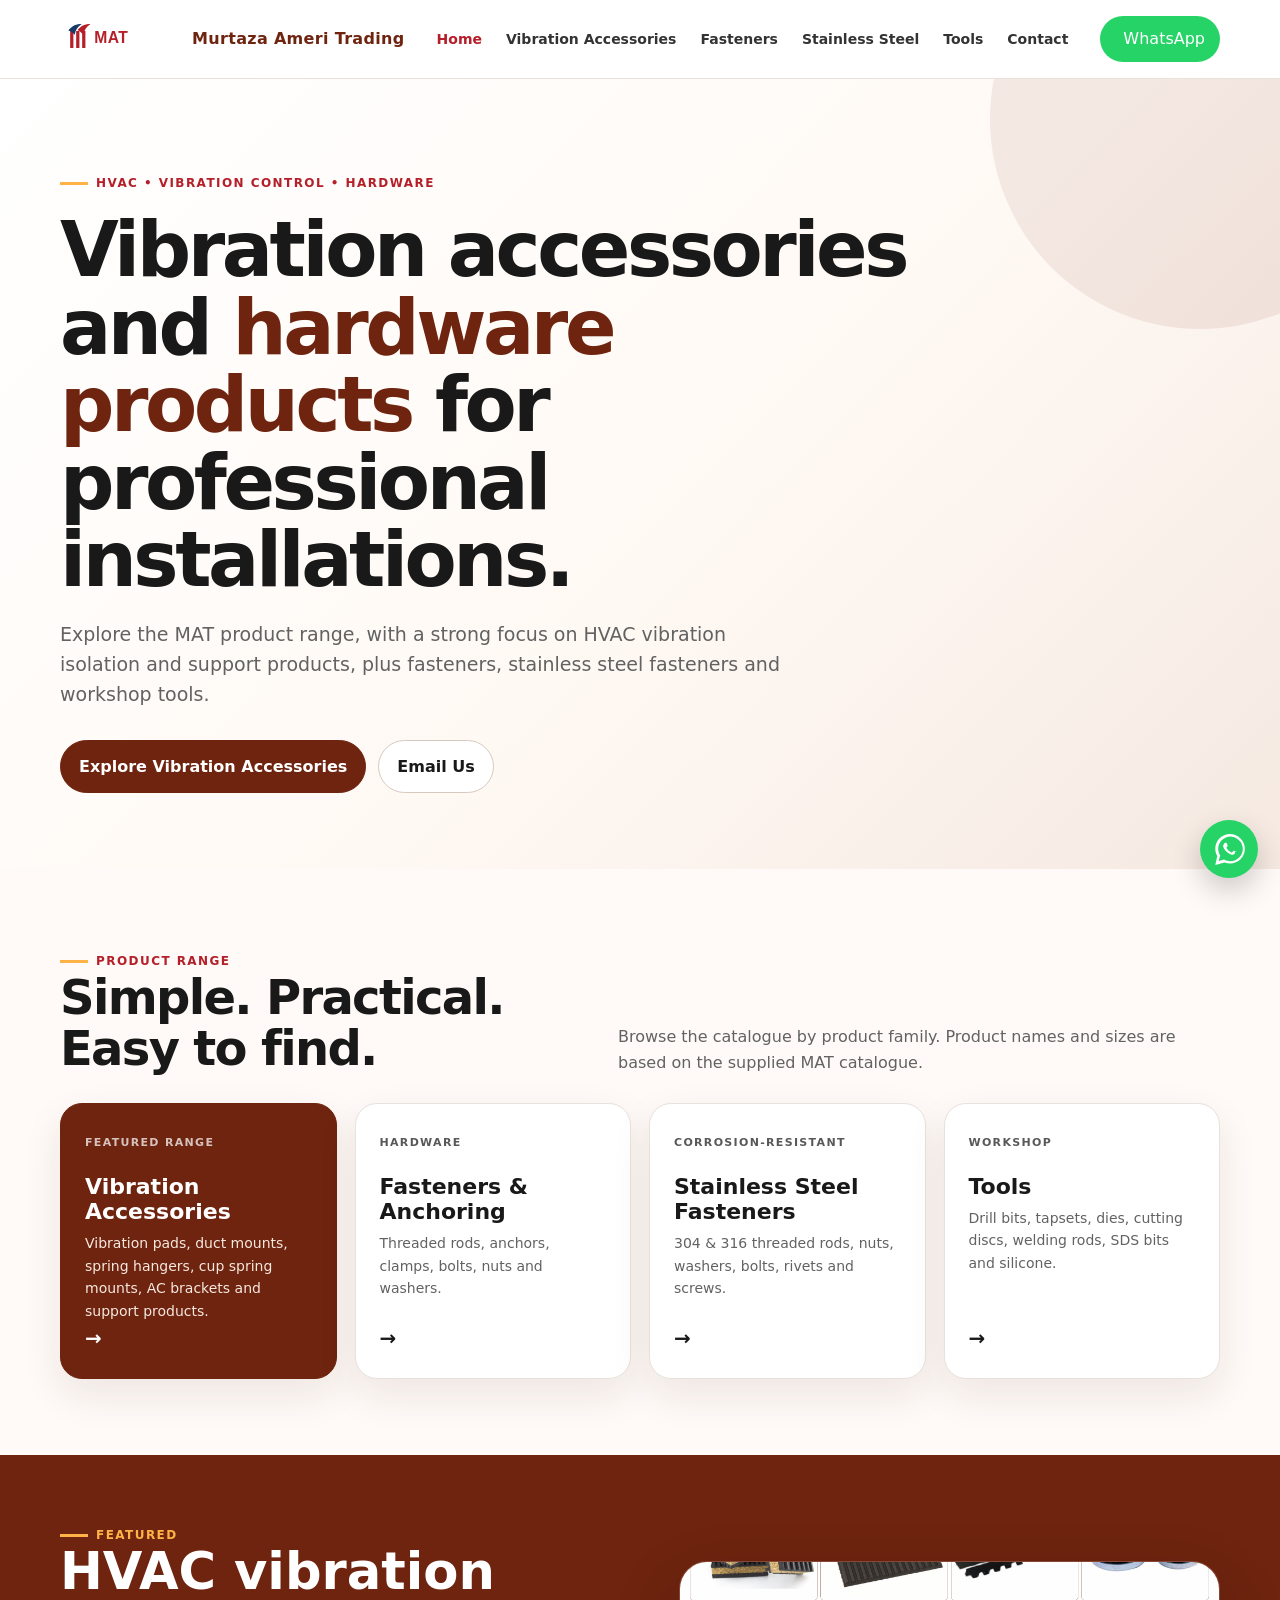
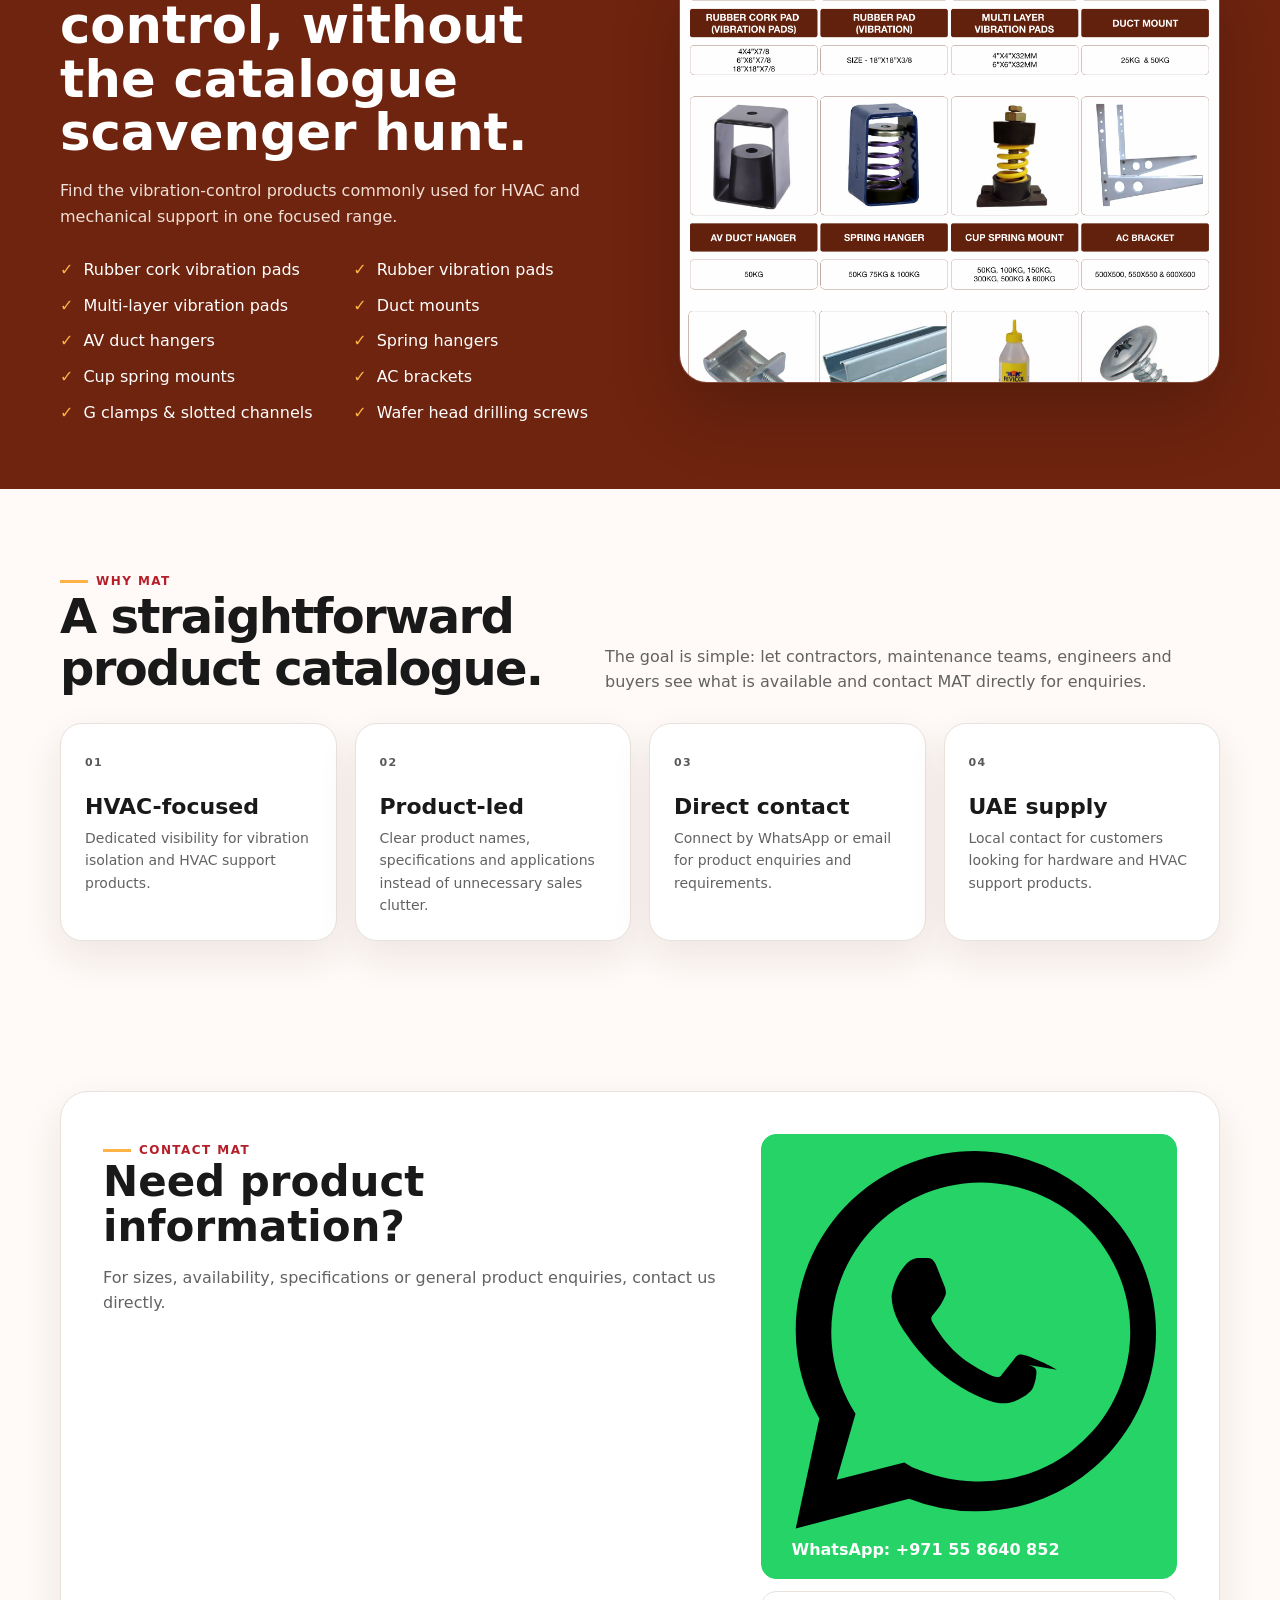
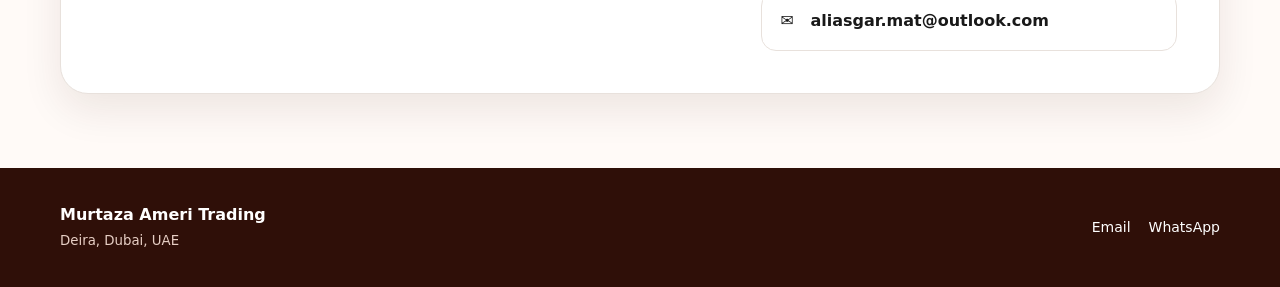
==== index.html @ 94e5bbef "Add files via upload" ====
<!doctype html>
<html lang="en">

<head>
  <meta charset="utf-8">
  <meta name="viewport" content="width=device-width, initial-scale=1">

  <title>Murtaza Ameri Trading | HVAC & Hardware Products UAE</title>

  <meta name="description" content="MAT supplies HVAC vibration accessories, vibration pads, spring hangers, duct mounts, fasteners, stainless steel fasteners and tools. Connect by WhatsApp or email for product enquiries.">

  <script type="application/ld+json">
    {
      "@context": "https://schema.org",
      "@type": "WebSite",
      "name": "Murtaza Ameri Trading",
      "alternateName": "MAT",
      "url": "https://www.murtazaameritrading.com/"
    }
  </script>

  <meta property="og:site_name" content="Murtaza Ameri Trading">
  <meta name="robots" content="index,follow">
  <link rel="canonical" href="https://www.murtazaameritrading.com/">
  <link rel="icon" href="assets/logo.svg" type="image/svg+xml">
  <link rel="stylesheet" href="assets/style.css">

  <meta property="og:title" content="HVAC Vibration Accessories & Hardware Supplier UAE | MAT">
  <meta property="og:description" content="MAT supplies HVAC vibration accessories, vibration pads, spring hangers, duct mounts, fasteners, stainless steel fasteners and tools. Connect by WhatsApp or email for product enquiries.">
  <meta property="og:type" content="website">
  <meta property="og:url" content="https://www.murtazaameritrading.com/">

  <link rel="icon" type="image/png" sizes="48x48" href="/favicon-48x48.png">
  <link rel="icon" type="image/png" sizes="96x96" href="/favicon-96x96.png">
</head>

<body>

  <header class="header">
    <div class="container nav" id="nav">

      <a class="brand" href="index.html">
        <img src="assets/logo.svg" alt="MAT Murtaza Ameri Trading">
        <span>Murtaza Ameri Trading</span>
      </a>

      <button class="hamb" aria-label="Open navigation" onclick="document.getElementById('nav').classList.toggle('open')">☰</button>

      <nav class="menu" aria-label="Primary navigation">
        <a class="active" href="index.html">Home</a>
        <a class="" href="vibration-accessories.html">Vibration Accessories</a>
        <a class="" href="fasteners.html">Fasteners</a>
        <a class="" href="stainless-steel-fasteners.html">Stainless Steel</a>
        <a class="" href="tools.html">Tools</a>
        <a href="index.html#contact">Contact</a>
      </nav>

      <a class="nav-wa" href="https://wa.me/971558640852?text=Hello%20MAT%2C%20I%27m%20interested%20in%20your%20products." target="_blank" rel="noopener">
        <svg viewBox="0 0 24 24" aria-hidden="true">
          <path d="M20.5 3.5A11.4 11.4 0 0 0 12.4 0C6.1 0 1 5.1 1 11.4c0 2 .5 3.9 1.5 5.6L1 24l7.2-1.9a11.4 11.4 0 0 0 4.2.8h.1c6.3 0 11.4-5.1 11.4-11.4 0-3-1.2-5.9-3.4-8ZM12.4 21c-1.4 0-2.8-.4-4-.9l-.5-.3-4.3 1.1 1.2-4.2-.3-.5a9.5 9.5 0 1 1 7.9 4.8Zm5.2-7.1c-.3-.2-1.8-.9-2-.9-.3-.1-.5-.1-.7.2l-.8 1c-.1.2-.3.2-.6.1-1.6-.8-2.7-1.5-3.8-3.4-.3-.5.3-.5.8-1.7.1-.2 0-.4 0-.5l-.6-1.5c-.2-.4-.4-.4-.6-.4h-.5c-.2 0-.5.1-.7.3-.8.8-1 1.9-1 2.2 0 .3.1 1.2.9 2.3 1 1.5 2.3 2.8 4 3.7 1.4.7 1.9.8 2.6.7.4-.1 1.3-.5 1.5-1 .2-.5.2-.9.2-1 0-.2-.2-.3-.5-.4Z"/>
        </svg>
        <span>WhatsApp</span>
      </a>

    </div>
  </header>

  <main>

    <section class="hero">
      <div class="container">

        <span class="eyebrow">HVAC • Vibration Control • Hardware</span>

        <h1>
          Vibration accessories and
          <span>hardware products</span>
          for professional installations.
        </h1>

        <p>
          Explore the MAT product range, with a strong focus on HVAC vibration isolation and support products, plus fasteners, stainless steel fasteners and workshop tools.
        </p>

        <div class="hero-actions">
          <a class="pill primary" href="vibration-accessories.html">Explore Vibration Accessories</a>
          <a class="pill" href="mailto:aliasgar.mat@outlook.com">Email Us</a>
        </div>

      </div>
    </section>


    <section class="section">
      <div class="container">

        <div class="section-head">
          <div>
            <span class="eyebrow">Product Range</span>
            <h2>Simple. Practical. Easy to find.</h2>
          </div>

          <p>
            Browse the catalogue by product family. Product names and sizes are based on the supplied MAT catalogue.
          </p>
        </div>


        <div class="category-grid">

          <a class="cat featured" href="vibration-accessories.html">
            <div>
              <span class="tag">Featured range</span>
              <h3>Vibration Accessories</h3>
              <p>
                Vibration pads, duct mounts, spring hangers, cup spring mounts, AC brackets and support products.
              </p>
            </div>
            <span class="arrow">→</span>
          </a>


          <a class="cat" href="fasteners.html">
            <div>
              <span class="tag">Hardware</span>
              <h3>Fasteners & Anchoring</h3>
              <p>
                Threaded rods, anchors, clamps, bolts, nuts and washers.
              </p>
            </div>
            <span class="arrow">→</span>
          </a>


          <a class="cat" href="stainless-steel-fasteners.html">
            <div>
              <span class="tag">Corrosion-resistant</span>
              <h3>Stainless Steel Fasteners</h3>
              <p>
                304 & 316 threaded rods, nuts, washers, bolts, rivets and screws.
              </p>
            </div>
            <span class="arrow">→</span>
          </a>


          <a class="cat" href="tools.html">
            <div>
              <span class="tag">Workshop</span>
              <h3>Tools</h3>
              <p>
                Drill bits, tapsets, dies, cutting discs, welding rods, SDS bits and silicone.
              </p>
            </div>
            <span class="arrow">→</span>
          </a>

        </div>

      </div>
    </section>


    <section class="feature">
      <div class="container feature-grid">

        <div>
          <span class="eyebrow" style="color:#ffb347">Featured</span>

          <h2>
            HVAC vibration control, without the catalogue scavenger hunt.
          </h2>

          <p>
            Find the vibration-control products commonly used for HVAC and mechanical support in one focused range.
          </p>

          <ul class="feature-list">
            <li>Rubber cork vibration pads</li>
            <li>Rubber vibration pads</li>
            <li>Multi-layer vibration pads</li>
            <li>Duct mounts</li>
            <li>AV duct hangers</li>
            <li>Spring hangers</li>
            <li>Cup spring mounts</li>
            <li>AC brackets</li>
            <li>G clamps & slotted channels</li>
            <li>Wafer head drilling screws</li>
          </ul>
        </div>

        <div class="visual">
          <img src="assets/catalogue-page-6.png" alt="HVAC vibration accessories catalogue range including vibration pads, spring hangers and duct mounts">
        </div>

      </div>
    </section>


    <section class="section">
      <div class="container">

        <div class="section-head">
          <div>
            <span class="eyebrow">Why MAT</span>
            <h2>A straightforward product catalogue.</h2>
          </div>

          <p>
            The goal is simple: let contractors, maintenance teams, engineers and buyers see what is available and contact MAT directly for enquiries.
          </p>
        </div>


        <div class="category-grid">

          <div class="cat">
            <div>
              <span class="tag">01</span>
              <h3>HVAC-focused</h3>
              <p>
                Dedicated visibility for vibration isolation and HVAC support products.
              </p>
            </div>
          </div>


          <div class="cat">
            <div>
              <span class="tag">02</span>
              <h3>Product-led</h3>
              <p>
                Clear product names, specifications and applications instead of unnecessary sales clutter.
              </p>
            </div>
          </div>


          <div class="cat">
            <div>
              <span class="tag">03</span>
              <h3>Direct contact</h3>
              <p>
                Connect by WhatsApp or email for product enquiries and requirements.
              </p>
            </div>
          </div>


          <div class="cat">
            <div>
              <span class="tag">04</span>
              <h3>UAE supply</h3>
              <p>
                Local contact for customers looking for hardware and HVAC support products.
              </p>
            </div>
          </div>

        </div>

      </div>
    </section>


    <section class="contact" id="contact">
      <div class="container">

        <div class="contact-box">

          <div>
            <span class="eyebrow">Contact MAT</span>
            <h2>Need product information?</h2>
            <p>
              For sizes, availability, specifications or general product enquiries, contact us directly.
            </p>
          </div>


          <div class="contact-links">

            <a class="contact-link wa" href="https://wa.me/971558640852?text=Hello%20MAT%2C%20I%27m%20interested%20in%20your%20products." target="_blank" rel="noopener">
              <svg viewBox="0 0 24 24" aria-hidden="true">
                <path d="M20.5 3.5A11.4 11.4 0 0 0 12.4 0C6.1 0 1 5.1 1 11.4c0 2 .5 3.9 1.5 5.6L1 24l7.2-1.9a11.4 11.4 0 0 0 4.2.8h.1c6.3 0 11.4-5.1 11.4-11.4 0-3-1.2-5.9-3.4-8ZM12.4 21c-1.4 0-2.8-.4-4-.9l-.5-.3-4.3 1.1 1.2-4.2-.3-.5a9.5 9.5 0 1 1 7.9 4.8Zm5.2-7.1c-.3-.2-1.8-.9-2-.9-.3-.1-.5-.1-.7.2l-.8 1c-.1.2-.3.2-.6.1-1.6-.8-2.7-1.5-3.8-3.4-.3-.5.3-.5.8-1.7.1-.2 0-.4 0-.5l-.6-1.5c-.2-.4-.4-.4-.6-.4h-.5c-.2 0-.5.1-.7.3-.8.8-1 1.9-1 2.2 0 .3.1 1.2.9 2.3 1 1.5 2.3 2.8 4 3.7 1.4.7 1.9.8 2.6.7.4-.1 1.3-.5 1.5-1 .2-.5.2-.9.2-1 0-.2-.2-.3-.5-.4Z"/>
              </svg>
              &nbsp; WhatsApp: +971 55 8640 852
            </a>

            <a class="contact-link" href="mailto:aliasgar.mat@outlook.com">
              ✉ &nbsp; aliasgar.mat@outlook.com
            </a>

          </div>

        </div>

      </div>
    </section>

  </main>


  <footer class="footer">
    <div class="container footer-row">

      <div>
        <strong>Murtaza Ameri Trading</strong><br>
        <small>Deira, Dubai, UAE</small>
      </div>

      <div class="footer-links">
        <a href="mailto:aliasgar.mat@outlook.com">Email</a>
        <a href="https://wa.me/971558640852?text=Hello%20MAT%2C%20I%27m%20interested%20in%20your%20products." target="_blank" rel="noopener">WhatsApp</a>
      </div>

    </div>
  </footer>


  <a class="float-wa" href="https://wa.me/971558640852?text=Hello%20MAT%2C%20I%27m%20interested%20in%20your%20products." target="_blank" rel="noopener" aria-label="Chat with MAT on WhatsApp">
    <svg viewBox="0 0 24 24" aria-hidden="true">
      <path d="M20.5 3.5A11.4 11.4 0 0 0 12.4 0C6.1 0 1 5.1 1 11.4c0 2 .5 3.9 1.5 5.6L1 24l7.2-1.9a11.4 11.4 0 0 0 4.2.8h.1c6.3 0 11.4-5.1 11.4-11.4 0-3-1.2-5.9-3.4-8ZM12.4 21c-1.4 0-2.8-.4-4-.9l-.5-.3-4.3 1.1 1.2-4.2-.3-.5a9.5 9.5 0 1 1 7.9 4.8Zm5.2-7.1c-.3-.2-1.8-.9-2-.9-.3-.1-.5-.1-.7.2l-.8 1c-.1.2-.3.2-.6.1-1.6-.8-2.7-1.5-3.8-3.4-.3-.5.3-.5.8-1.7.1-.2 0-.4 0-.5l-.6-1.5c-.2-.4-.4-.4-.6-.4h-.5c-.2 0-.5.1-.7.3-.8.8-1 1.9-1 2.2 0 .3.1 1.2.9 2.3 1 1.5 2.3 2.8 4 3.7 1.4.7 1.9.8 2.6.7.4-.1 1.3-.5 1.5-1 .2-.5.2-.9.2-1 0-.2-.2-.3-.5-.4Z"/>
    </svg>
  </a>


  <script type="application/ld+json">
    {"@context": "https://schema.org", "@type": "Organization", "name": "Murtaza Ameri Trading", "telephone": "+971 55 8640 852", "email": "aliasgar.mat@outlook.com", "url": "https://www.murtazaameritrading.com/"}
  </script>

</body>
</html>
---- assets/style.css ----
:root{--brown:#6e240f;--brown2:#4d190d;--gold:#ffb347;--red:#b51f2a;--navy:#183a67;--ink:#191919;--muted:#626262;--line:#e8e1dc;--bg:#fffaf7;--white:#fff;--shadow:0 16px 40px rgba(58,24,14,.09)}
*{box-sizing:border-box}html{scroll-behavior:smooth}body{margin:0;font-family:Inter,ui-sans-serif,system-ui,-apple-system,BlinkMacSystemFont,"Segoe UI",sans-serif;color:var(--ink);background:var(--bg);line-height:1.6}a{color:inherit;text-decoration:none}img{max-width:100%;display:block}.container{width:min(1160px,92%);margin:auto}
.header{position:sticky;top:0;z-index:50;background:rgba(255,255,255,.96);backdrop-filter:blur(14px);border-bottom:1px solid var(--line)}.nav{height:78px;display:flex;align-items:center;justify-content:space-between;gap:24px}.brand{display:flex;align-items:center;gap:12px}.brand img{width:120px;height:auto}.brand span{font-weight:800;letter-spacing:.02em;color:var(--brown)}.menu{display:flex;gap:24px;align-items:center;font-size:14px;font-weight:700}.menu a{color:#333}.menu a:hover,.menu a.active{color:var(--red)}.nav-wa{display:inline-flex;align-items:center;gap:8px;background:#25D366;color:#fff;padding:10px 15px;border-radius:999px}.hamb{display:none;background:none;border:0;font-size:26px}
.hero{position:relative;overflow:hidden;padding:88px 0 76px;background:linear-gradient(135deg,#fff 0%,#fff9f4 55%,#f5e9e1 100%)}.hero:after{content:"";position:absolute;width:420px;height:420px;right:-130px;top:-170px;border-radius:50%;background:rgba(110,36,15,.08)}.eyebrow{display:inline-flex;align-items:center;gap:8px;color:var(--red);font-weight:900;text-transform:uppercase;letter-spacing:.12em;font-size:12px}.eyebrow:before{content:"";width:28px;height:3px;background:var(--gold)}h1{font-size:clamp(42px,6vw,76px);line-height:1.02;letter-spacing:-.045em;margin:18px 0 20px;max-width:850px}h1 span{color:var(--brown)}.hero p{font-size:19px;color:var(--muted);max-width:720px;margin:0}.hero-actions{display:flex;gap:12px;margin-top:30px;flex-wrap:wrap}.pill{padding:13px 18px;border-radius:999px;border:1px solid #d8c9c0;font-weight:800;background:#fff}.pill.primary{background:var(--brown);color:#fff;border-color:var(--brown)}
.section{padding:76px 0}.section-head{display:flex;justify-content:space-between;align-items:end;gap:20px;margin-bottom:28px}.section-head h2{margin:0;font-size:clamp(30px,4vw,48px);line-height:1.08;letter-spacing:-.035em}.section-head p{margin:0;color:var(--muted);max-width:620px}.category-grid{display:grid;grid-template-columns:repeat(4,1fr);gap:18px}.cat{padding:24px;border-radius:22px;background:#fff;border:1px solid var(--line);box-shadow:var(--shadow);min-height:210px;display:flex;flex-direction:column;justify-content:space-between}.cat.featured{background:var(--brown);color:#fff;border-color:var(--brown)}.cat .tag{font-size:11px;text-transform:uppercase;letter-spacing:.12em;font-weight:900;opacity:.72}.cat h3{font-size:22px;margin:20px 0 8px;line-height:1.15}.cat p{font-size:14px;color:var(--muted);margin:0}.cat.featured p{color:#f7e8df}.arrow{font-size:20px;font-weight:900}
.feature{background:var(--brown);color:#fff;padding:64px 0}.feature-grid{display:grid;grid-template-columns:1.05fr 1fr;gap:50px;align-items:center}.feature h2{font-size:clamp(34px,4vw,56px);line-height:1.05;margin:0 0 18px}.feature p{color:#f2dfd6}.feature-list{display:grid;grid-template-columns:1fr 1fr;gap:10px 18px;margin:28px 0 0;padding:0;list-style:none}.feature-list li:before{content:"✓";color:var(--gold);font-weight:900;margin-right:10px}.visual{border-radius:28px;overflow:hidden;border:1px solid rgba(255,255,255,.16);box-shadow:0 30px 70px rgba(0,0,0,.2)}.visual img{width:100%;height:420px;object-fit:cover}
.product-grid{display:grid;grid-template-columns:repeat(3,1fr);gap:18px}.product{background:#fff;border:1px solid var(--line);border-radius:18px;overflow:hidden;transition:.2s ease;box-shadow:0 10px 25px rgba(58,24,14,.04)}.product:hover{transform:translateY(-4px);box-shadow:var(--shadow)}.product-img{aspect-ratio:1.35;background:#fff;display:flex;align-items:center;justify-content:center;padding:10px}.product-img img{width:100%;height:100%;object-fit:contain}.product-body{padding:18px}.product h3{margin:0 0 8px;font-size:18px;line-height:1.2}.size{font-size:13px;color:var(--red);font-weight:800}.desc{font-size:13px;color:var(--muted);margin:9px 0 0}.product-link{display:inline-flex;margin-top:14px;font-size:13px;font-weight:900;color:var(--brown)}
.page-hero{padding:72px 0 45px;background:linear-gradient(135deg,#fff,#f6eae3)}.page-hero h1{font-size:clamp(38px,5vw,64px);max-width:800px}.page-hero p{max-width:760px;color:var(--muted);font-size:17px}.crumb{font-size:12px;color:var(--muted);font-weight:800;text-transform:uppercase;letter-spacing:.08em;margin-bottom:14px}.filter-note{margin:0 0 24px;color:var(--muted);font-size:14px}
.contact{padding:74px 0}.contact-box{background:#fff;border:1px solid var(--line);border-radius:28px;padding:42px;display:grid;grid-template-columns:1.2fr .8fr;gap:35px;box-shadow:var(--shadow)}.contact-box h2{font-size:42px;line-height:1.05;margin:0 0 12px}.contact-box p{color:var(--muted)}.contact-links{display:grid;gap:12px}.contact-link{padding:16px 18px;border:1px solid var(--line);border-radius:15px;font-weight:800}.contact-link.wa{background:#25D366;color:#fff;border-color:#25D366}
.footer{background:#2f0f08;color:#fff;padding:34px 0}.footer-row{display:flex;justify-content:space-between;gap:20px;align-items:center}.footer small{color:#e7cfc5}.footer-links{display:flex;gap:18px;font-size:14px}.float-wa{position:fixed;right:22px;bottom:22px;z-index:100;width:58px;height:58px;border-radius:50%;background:#25D366;color:#fff;display:grid;place-items:center;box-shadow:0 12px 30px rgba(0,0,0,.2)}.float-wa svg{width:31px;height:31px;fill:currentColor}
@media(max-width:900px){.category-grid{grid-template-columns:repeat(2,1fr)}.product-grid{grid-template-columns:repeat(2,1fr)}.feature-grid,.contact-box{grid-template-columns:1fr}.menu{display:none}.hamb{display:block}.nav.open .menu{display:flex;position:absolute;top:78px;left:0;right:0;background:#fff;padding:18px 4%;border-bottom:1px solid var(--line);flex-direction:column;align-items:flex-start}.nav-wa{display:none}.brand span{display:none}}
@media(max-width:560px){.hero{padding:64px 0}.section{padding:56px 0}.category-grid,.product-grid{grid-template-columns:1fr}.feature-list{grid-template-columns:1fr}.footer-row{flex-direction:column;align-items:flex-start}.contact-box{padding:26px}.contact-box h2{font-size:34px}.brand img{width:105px}.float-wa{right:16px;bottom:16px}}
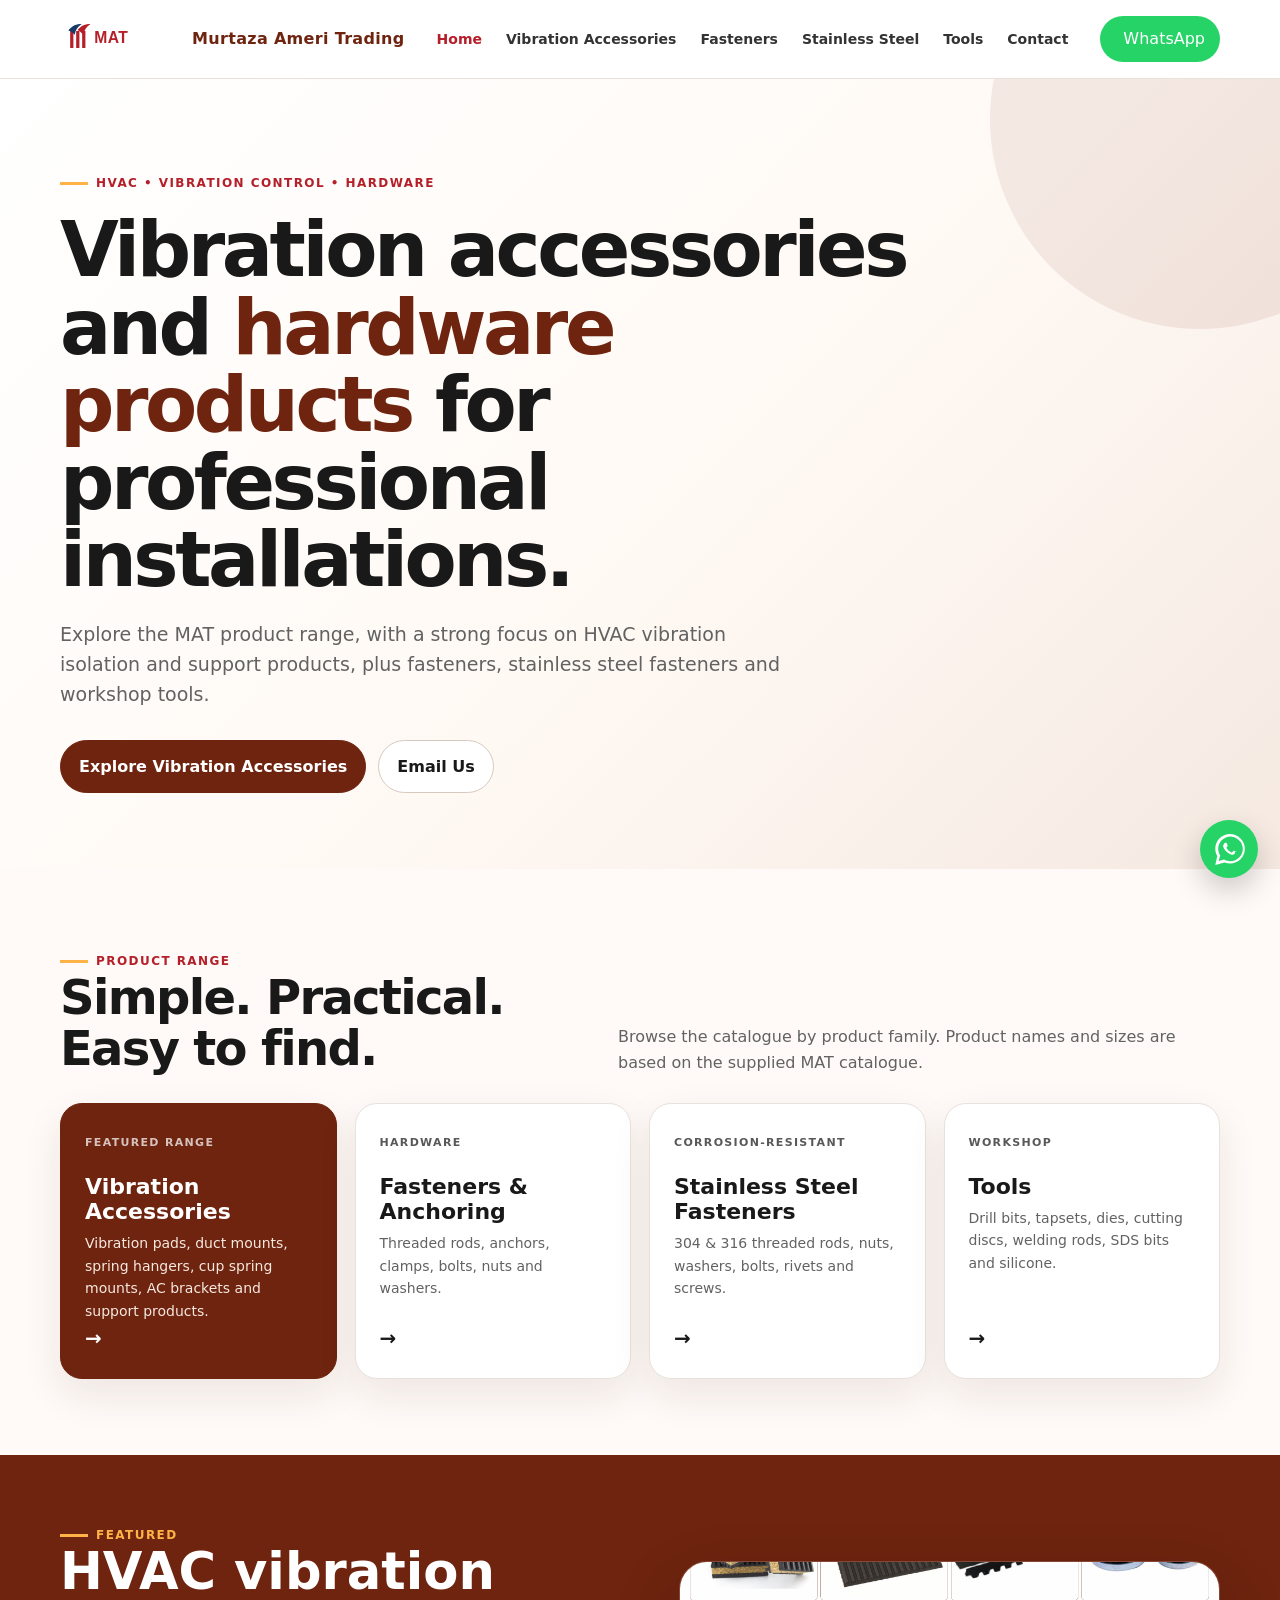
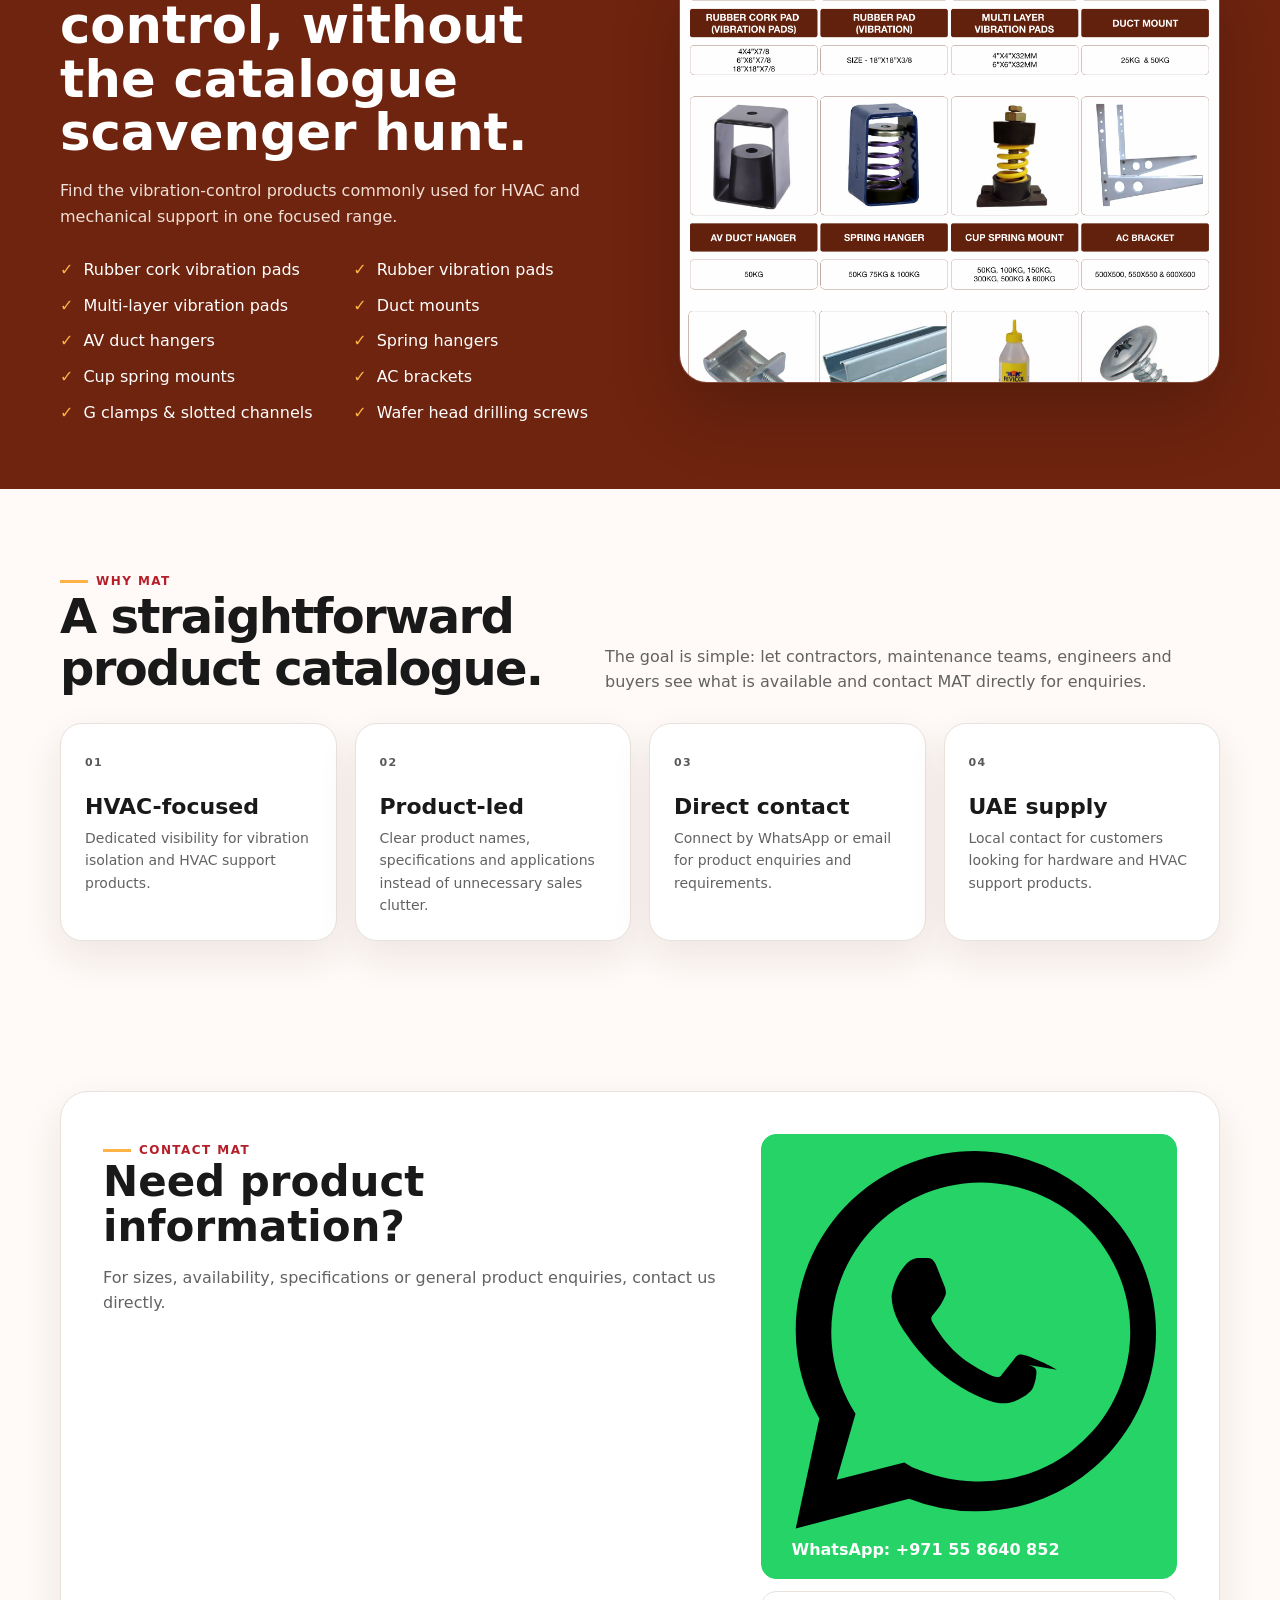
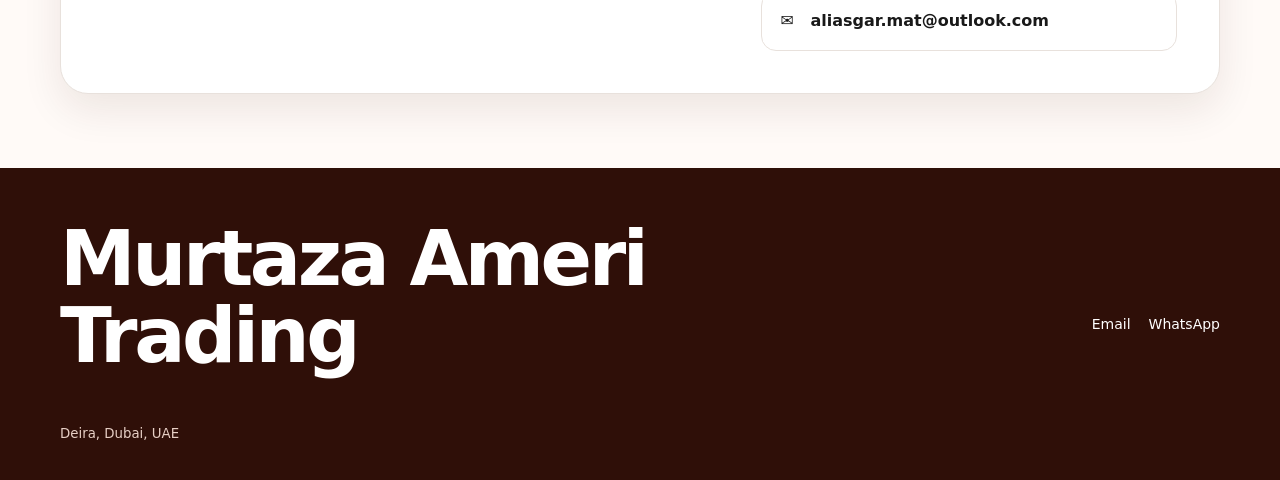
==== commit 5af4de5e: "Add files via upload" ====
--- a/index.html
+++ b/index.html
@@ -7,7 +7,7 @@
 
   <title>Murtaza Ameri Trading | HVAC & Hardware Products UAE</title>
 
-  <meta name="description" content="MAT supplies HVAC vibration accessories, vibration pads, spring hangers, duct mounts, fasteners, stainless steel fasteners and tools. Connect by WhatsApp or email for product enquiries.">
+  <meta name="description" content="MAT supplies HVAC vibration accessories, vibration pads, spring hangers, duct mounts, fasteners, stainless steel fasteners and tools. Connect by WhatsApp or email for product enquiries supplier in Dubai Sharjah Ajman UAE.">
 
   <script type="application/ld+json">
     {
@@ -26,7 +26,7 @@
   <link rel="stylesheet" href="assets/style.css">
 
   <meta property="og:title" content="HVAC Vibration Accessories & Hardware Supplier UAE | MAT">
-  <meta property="og:description" content="MAT supplies HVAC vibration accessories, vibration pads, spring hangers, duct mounts, fasteners, stainless steel fasteners and tools. Connect by WhatsApp or email for product enquiries.">
+  <meta property="og:description" content="MAT supplies HVAC vibration accessories, vibration pads, spring hangers, duct mounts, fasteners, stainless steel fasteners and tools. Connect by WhatsApp or email for product enquiries supplier in Dubai Sharjah Ajman UAE.">
   <meta property="og:type" content="website">
   <meta property="og:url" content="https://www.murtazaameritrading.com/">
 
@@ -304,7 +304,7 @@
     <div class="container footer-row">
 
       <div>
-        <strong>Murtaza Ameri Trading</strong><br>
+        <h1>Murtaza Ameri Trading</h1><br>
         <small>Deira, Dubai, UAE</small>
       </div>
 
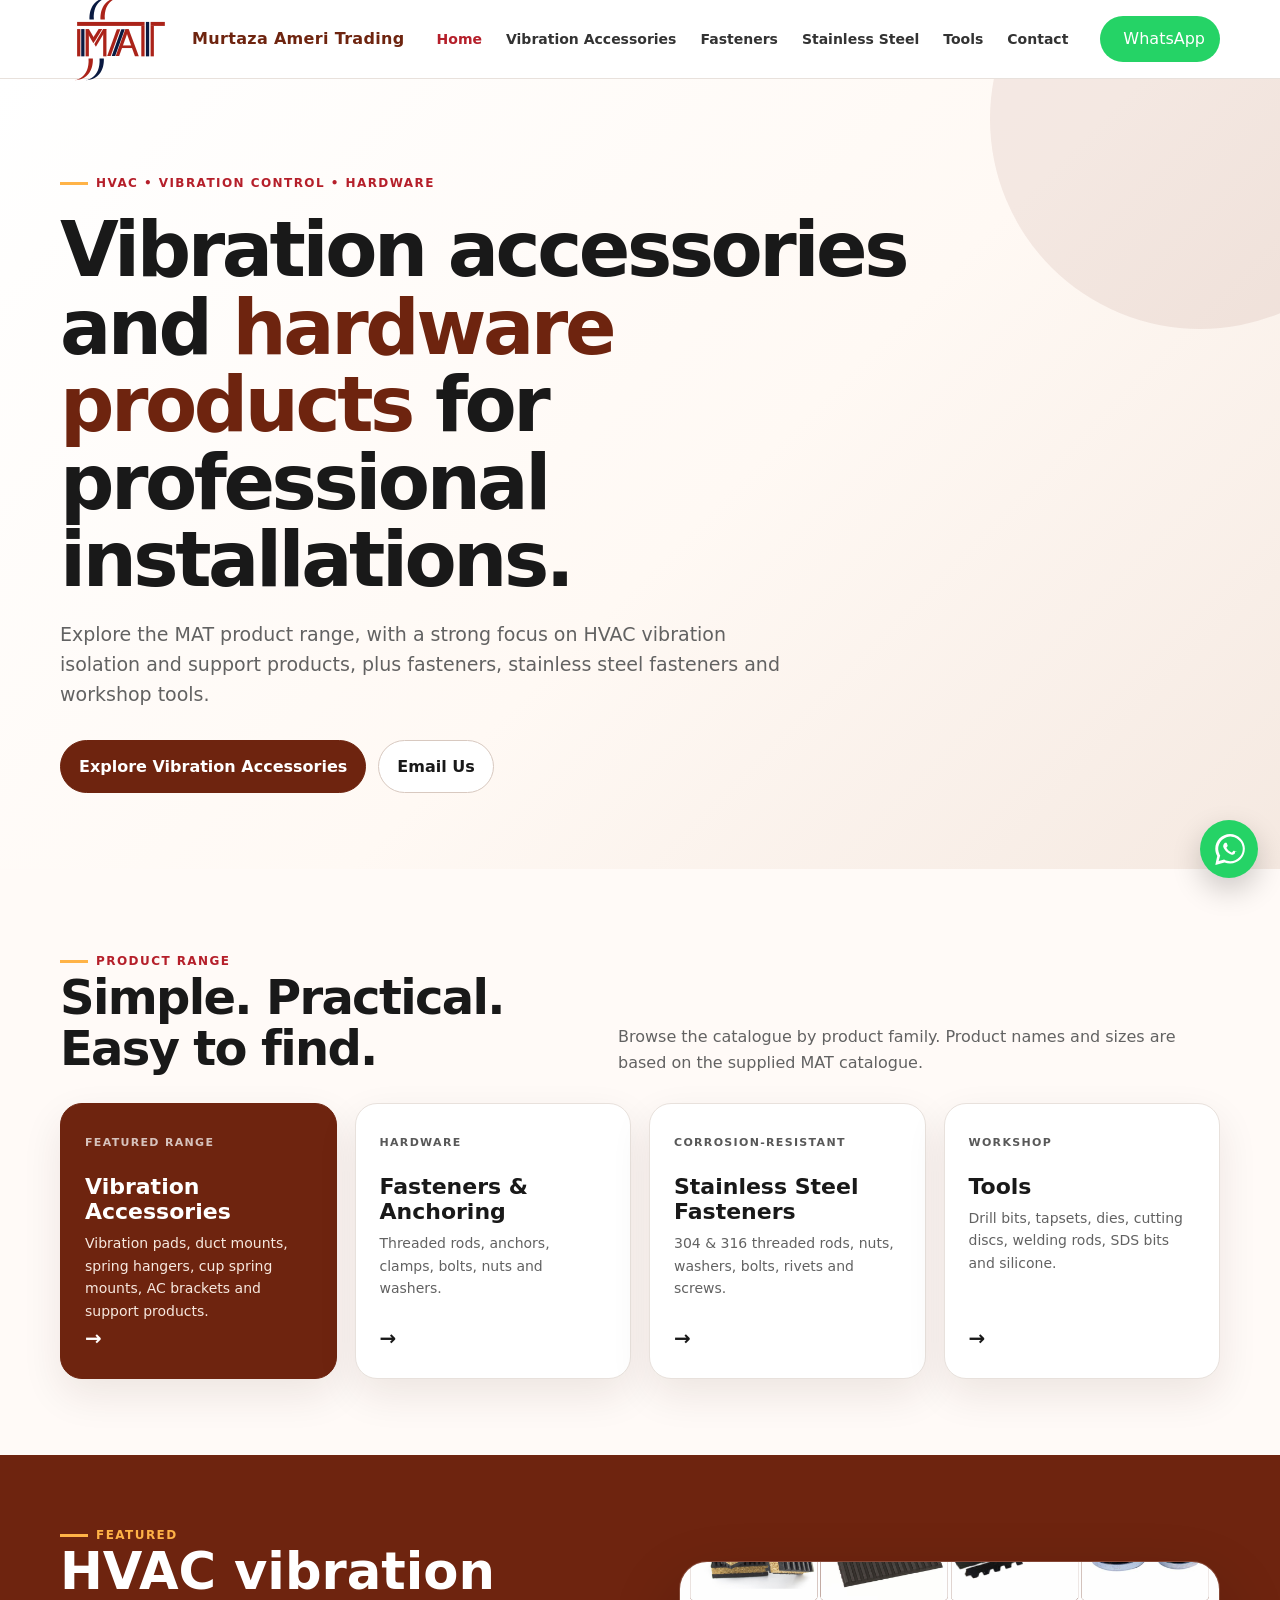
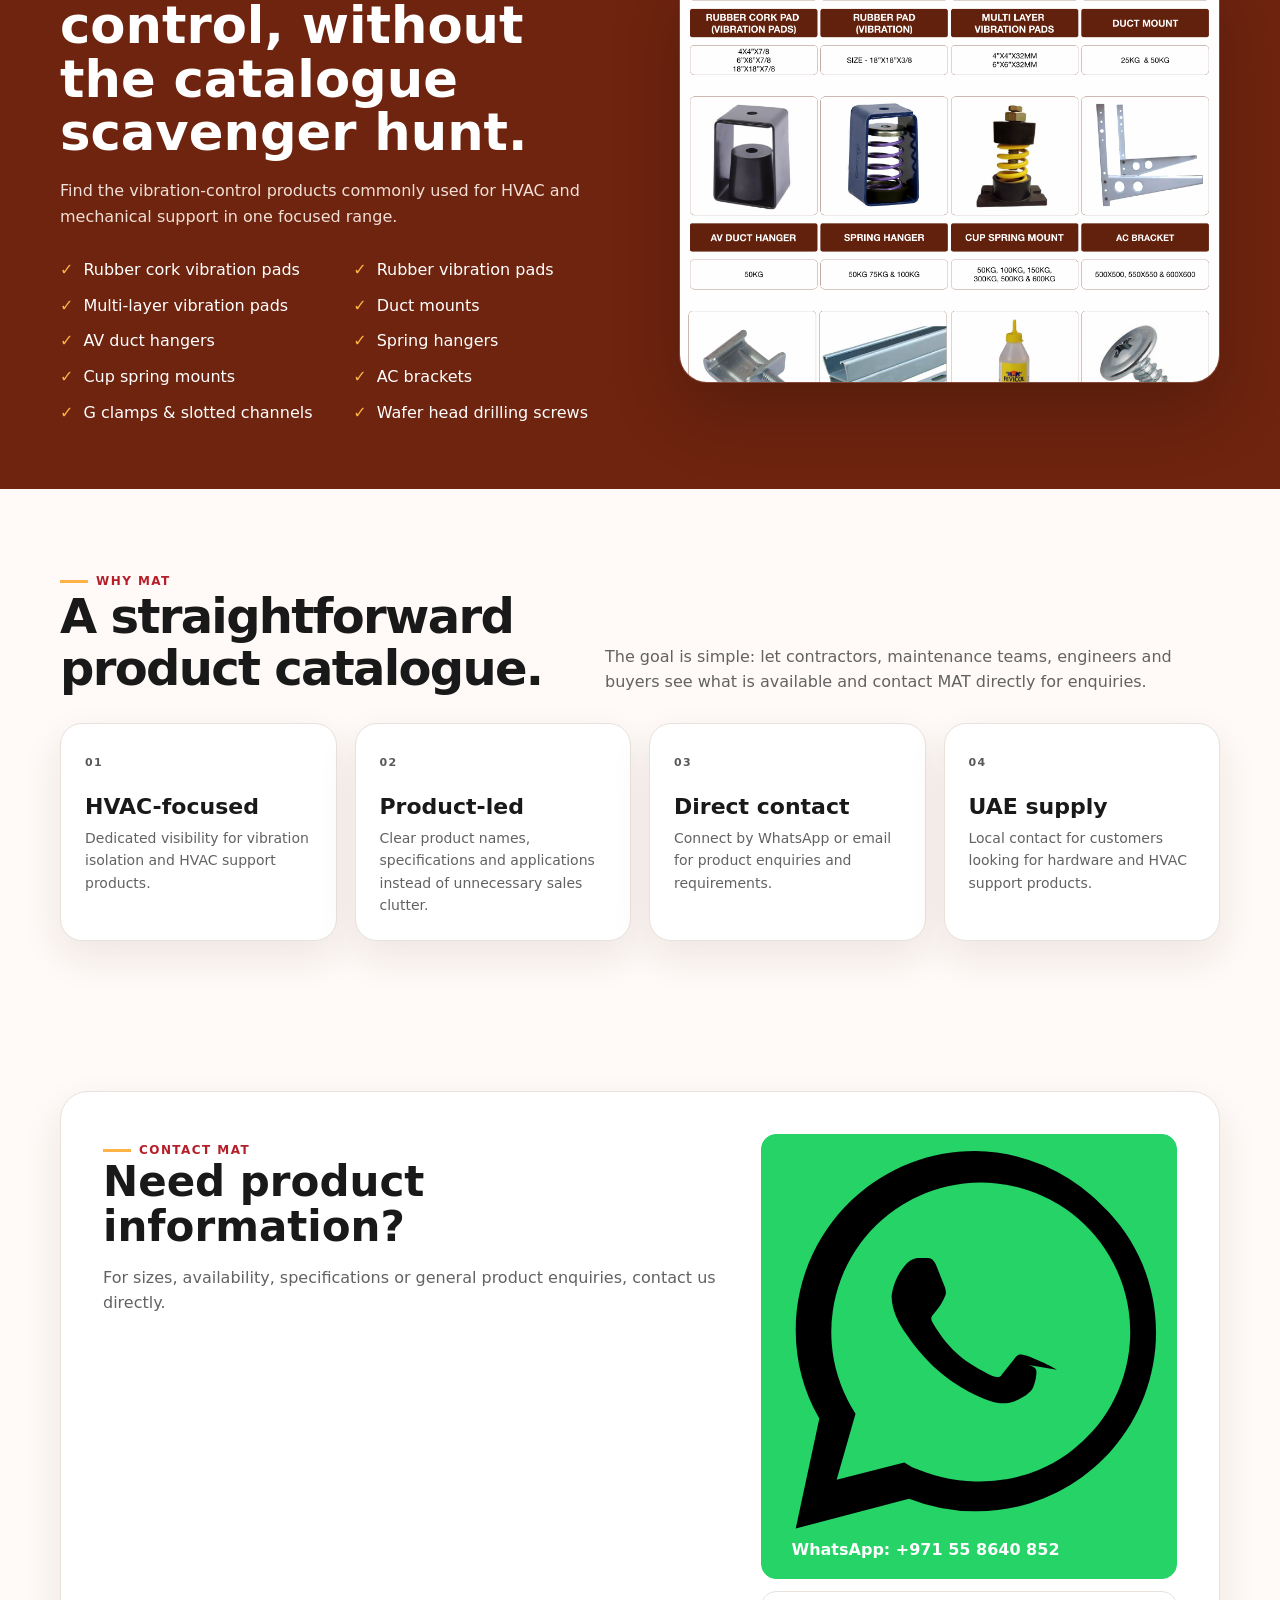
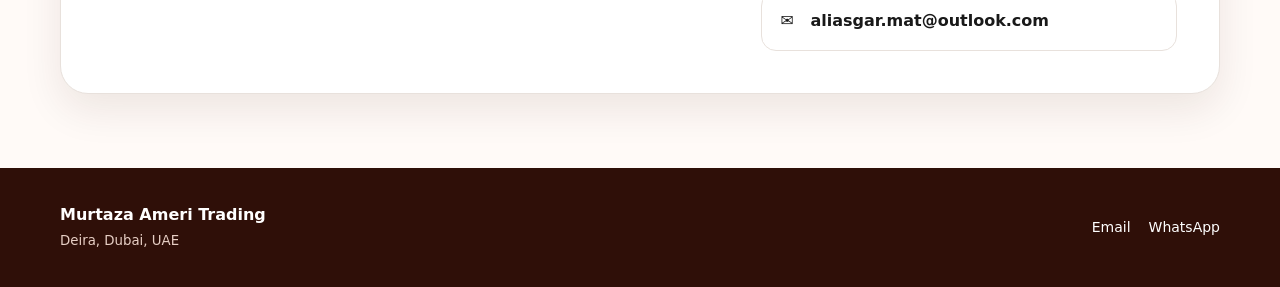
==== commit b3a4a934: "Add files via upload" ====
--- a/index.html
+++ b/index.html
@@ -304,7 +304,7 @@
     <div class="container footer-row">
 
       <div>
-        <h1>Murtaza Ameri Trading</h1><br>
+        <strong>Murtaza Ameri Trading</strong><br>
         <small>Deira, Dubai, UAE</small>
       </div>
 
--- a/assets/style.css
+++ b/assets/style.css
@@ -1,13 +1,641 @@
-
-:root{--brown:#6e240f;--brown2:#4d190d;--gold:#ffb347;--red:#b51f2a;--navy:#183a67;--ink:#191919;--muted:#626262;--line:#e8e1dc;--bg:#fffaf7;--white:#fff;--shadow:0 16px 40px rgba(58,24,14,.09)}
-*{box-sizing:border-box}html{scroll-behavior:smooth}body{margin:0;font-family:Inter,ui-sans-serif,system-ui,-apple-system,BlinkMacSystemFont,"Segoe UI",sans-serif;color:var(--ink);background:var(--bg);line-height:1.6}a{color:inherit;text-decoration:none}img{max-width:100%;display:block}.container{width:min(1160px,92%);margin:auto}
-.header{position:sticky;top:0;z-index:50;background:rgba(255,255,255,.96);backdrop-filter:blur(14px);border-bottom:1px solid var(--line)}.nav{height:78px;display:flex;align-items:center;justify-content:space-between;gap:24px}.brand{display:flex;align-items:center;gap:12px}.brand img{width:120px;height:auto}.brand span{font-weight:800;letter-spacing:.02em;color:var(--brown)}.menu{display:flex;gap:24px;align-items:center;font-size:14px;font-weight:700}.menu a{color:#333}.menu a:hover,.menu a.active{color:var(--red)}.nav-wa{display:inline-flex;align-items:center;gap:8px;background:#25D366;color:#fff;padding:10px 15px;border-radius:999px}.hamb{display:none;background:none;border:0;font-size:26px}
-.hero{position:relative;overflow:hidden;padding:88px 0 76px;background:linear-gradient(135deg,#fff 0%,#fff9f4 55%,#f5e9e1 100%)}.hero:after{content:"";position:absolute;width:420px;height:420px;right:-130px;top:-170px;border-radius:50%;background:rgba(110,36,15,.08)}.eyebrow{display:inline-flex;align-items:center;gap:8px;color:var(--red);font-weight:900;text-transform:uppercase;letter-spacing:.12em;font-size:12px}.eyebrow:before{content:"";width:28px;height:3px;background:var(--gold)}h1{font-size:clamp(42px,6vw,76px);line-height:1.02;letter-spacing:-.045em;margin:18px 0 20px;max-width:850px}h1 span{color:var(--brown)}.hero p{font-size:19px;color:var(--muted);max-width:720px;margin:0}.hero-actions{display:flex;gap:12px;margin-top:30px;flex-wrap:wrap}.pill{padding:13px 18px;border-radius:999px;border:1px solid #d8c9c0;font-weight:800;background:#fff}.pill.primary{background:var(--brown);color:#fff;border-color:var(--brown)}
-.section{padding:76px 0}.section-head{display:flex;justify-content:space-between;align-items:end;gap:20px;margin-bottom:28px}.section-head h2{margin:0;font-size:clamp(30px,4vw,48px);line-height:1.08;letter-spacing:-.035em}.section-head p{margin:0;color:var(--muted);max-width:620px}.category-grid{display:grid;grid-template-columns:repeat(4,1fr);gap:18px}.cat{padding:24px;border-radius:22px;background:#fff;border:1px solid var(--line);box-shadow:var(--shadow);min-height:210px;display:flex;flex-direction:column;justify-content:space-between}.cat.featured{background:var(--brown);color:#fff;border-color:var(--brown)}.cat .tag{font-size:11px;text-transform:uppercase;letter-spacing:.12em;font-weight:900;opacity:.72}.cat h3{font-size:22px;margin:20px 0 8px;line-height:1.15}.cat p{font-size:14px;color:var(--muted);margin:0}.cat.featured p{color:#f7e8df}.arrow{font-size:20px;font-weight:900}
-.feature{background:var(--brown);color:#fff;padding:64px 0}.feature-grid{display:grid;grid-template-columns:1.05fr 1fr;gap:50px;align-items:center}.feature h2{font-size:clamp(34px,4vw,56px);line-height:1.05;margin:0 0 18px}.feature p{color:#f2dfd6}.feature-list{display:grid;grid-template-columns:1fr 1fr;gap:10px 18px;margin:28px 0 0;padding:0;list-style:none}.feature-list li:before{content:"✓";color:var(--gold);font-weight:900;margin-right:10px}.visual{border-radius:28px;overflow:hidden;border:1px solid rgba(255,255,255,.16);box-shadow:0 30px 70px rgba(0,0,0,.2)}.visual img{width:100%;height:420px;object-fit:cover}
-.product-grid{display:grid;grid-template-columns:repeat(3,1fr);gap:18px}.product{background:#fff;border:1px solid var(--line);border-radius:18px;overflow:hidden;transition:.2s ease;box-shadow:0 10px 25px rgba(58,24,14,.04)}.product:hover{transform:translateY(-4px);box-shadow:var(--shadow)}.product-img{aspect-ratio:1.35;background:#fff;display:flex;align-items:center;justify-content:center;padding:10px}.product-img img{width:100%;height:100%;object-fit:contain}.product-body{padding:18px}.product h3{margin:0 0 8px;font-size:18px;line-height:1.2}.size{font-size:13px;color:var(--red);font-weight:800}.desc{font-size:13px;color:var(--muted);margin:9px 0 0}.product-link{display:inline-flex;margin-top:14px;font-size:13px;font-weight:900;color:var(--brown)}
-.page-hero{padding:72px 0 45px;background:linear-gradient(135deg,#fff,#f6eae3)}.page-hero h1{font-size:clamp(38px,5vw,64px);max-width:800px}.page-hero p{max-width:760px;color:var(--muted);font-size:17px}.crumb{font-size:12px;color:var(--muted);font-weight:800;text-transform:uppercase;letter-spacing:.08em;margin-bottom:14px}.filter-note{margin:0 0 24px;color:var(--muted);font-size:14px}
-.contact{padding:74px 0}.contact-box{background:#fff;border:1px solid var(--line);border-radius:28px;padding:42px;display:grid;grid-template-columns:1.2fr .8fr;gap:35px;box-shadow:var(--shadow)}.contact-box h2{font-size:42px;line-height:1.05;margin:0 0 12px}.contact-box p{color:var(--muted)}.contact-links{display:grid;gap:12px}.contact-link{padding:16px 18px;border:1px solid var(--line);border-radius:15px;font-weight:800}.contact-link.wa{background:#25D366;color:#fff;border-color:#25D366}
-.footer{background:#2f0f08;color:#fff;padding:34px 0}.footer-row{display:flex;justify-content:space-between;gap:20px;align-items:center}.footer small{color:#e7cfc5}.footer-links{display:flex;gap:18px;font-size:14px}.float-wa{position:fixed;right:22px;bottom:22px;z-index:100;width:58px;height:58px;border-radius:50%;background:#25D366;color:#fff;display:grid;place-items:center;box-shadow:0 12px 30px rgba(0,0,0,.2)}.float-wa svg{width:31px;height:31px;fill:currentColor}
-@media(max-width:900px){.category-grid{grid-template-columns:repeat(2,1fr)}.product-grid{grid-template-columns:repeat(2,1fr)}.feature-grid,.contact-box{grid-template-columns:1fr}.menu{display:none}.hamb{display:block}.nav.open .menu{display:flex;position:absolute;top:78px;left:0;right:0;background:#fff;padding:18px 4%;border-bottom:1px solid var(--line);flex-direction:column;align-items:flex-start}.nav-wa{display:none}.brand span{display:none}}
-@media(max-width:560px){.hero{padding:64px 0}.section{padding:56px 0}.category-grid,.product-grid{grid-template-columns:1fr}.feature-list{grid-template-columns:1fr}.footer-row{flex-direction:column;align-items:flex-start}.contact-box{padding:26px}.contact-box h2{font-size:34px}.brand img{width:105px}.float-wa{right:16px;bottom:16px}}
+:root {
+  --brown: #6e240f;
+  --brown2: #4d190d;
+  --gold: #ffb347;
+  --red: #b51f2a;
+  --navy: #183a67;
+  --ink: #191919;
+  --muted: #626262;
+  --line: #e8e1dc;
+  --bg: #fffaf7;
+  --white: #fff;
+  --shadow: 0 16px 40px rgba(58, 24, 14, 0.09);
+}
+
+* {
+  box-sizing: border-box;
+}
+
+html {
+  scroll-behavior: smooth;
+}
+
+body {
+  margin: 0;
+  font-family: Inter, ui-sans-serif, system-ui, -apple-system, BlinkMacSystemFont, "Segoe UI", sans-serif;
+  color: var(--ink);
+  background: var(--bg);
+  line-height: 1.6;
+}
+
+a {
+  color: inherit;
+  text-decoration: none;
+}
+
+img {
+  max-width: 100%;
+  display: block;
+}
+
+.container {
+  width: min(1160px, 92%);
+  margin: auto;
+}
+
+
+/* =========================
+   HEADER & NAVIGATION
+   ========================= */
+
+.header {
+  position: sticky;
+  top: 0;
+  z-index: 50;
+  background: rgba(255, 255, 255, 0.96);
+  backdrop-filter: blur(14px);
+  border-bottom: 1px solid var(--line);
+}
+
+.nav {
+  height: 78px;
+  display: flex;
+  align-items: center;
+  justify-content: space-between;
+  gap: 24px;
+}
+
+.brand {
+  display: flex;
+  align-items: center;
+  gap: 12px;
+}
+
+.brand img {
+  width: 120px;
+  height: auto;
+}
+
+.brand span {
+  font-weight: 800;
+  letter-spacing: 0.02em;
+  color: var(--brown);
+}
+
+.menu {
+  display: flex;
+  gap: 24px;
+  align-items: center;
+  font-size: 14px;
+  font-weight: 700;
+}
+
+.menu a {
+  color: #333;
+}
+
+.menu a:hover,
+.menu a.active {
+  color: var(--red);
+}
+
+.nav-wa {
+  display: inline-flex;
+  align-items: center;
+  gap: 8px;
+  background: #25D366;
+  color: #fff;
+  padding: 10px 15px;
+  border-radius: 999px;
+}
+
+.hamb {
+  display: none;
+  background: none;
+  border: 0;
+  font-size: 26px;
+}
+
+
+/* =========================
+   HERO SECTION
+   ========================= */
+
+.hero {
+  position: relative;
+  overflow: hidden;
+  padding: 88px 0 76px;
+  background: linear-gradient(
+    135deg,
+    #fff 0%,
+    #fff9f4 55%,
+    #f5e9e1 100%
+  );
+}
+
+.hero:after {
+  content: "";
+  position: absolute;
+  width: 420px;
+  height: 420px;
+  right: -130px;
+  top: -170px;
+  border-radius: 50%;
+  background: rgba(110, 36, 15, 0.08);
+}
+
+.eyebrow {
+  display: inline-flex;
+  align-items: center;
+  gap: 8px;
+  color: var(--red);
+  font-weight: 900;
+  text-transform: uppercase;
+  letter-spacing: 0.12em;
+  font-size: 12px;
+}
+
+.eyebrow:before {
+  content: "";
+  width: 28px;
+  height: 3px;
+  background: var(--gold);
+}
+
+h1 {
+  font-size: clamp(42px, 6vw, 76px);
+  line-height: 1.02;
+  letter-spacing: -0.045em;
+  margin: 18px 0 20px;
+  max-width: 850px;
+}
+
+h1 span {
+  color: var(--brown);
+}
+
+.hero p {
+  font-size: 19px;
+  color: var(--muted);
+  max-width: 720px;
+  margin: 0;
+}
+
+.hero-actions {
+  display: flex;
+  gap: 12px;
+  margin-top: 30px;
+  flex-wrap: wrap;
+}
+
+.pill {
+  padding: 13px 18px;
+  border-radius: 999px;
+  border: 1px solid #d8c9c0;
+  font-weight: 800;
+  background: #fff;
+}
+
+.pill.primary {
+  background: var(--brown);
+  color: #fff;
+  border-color: var(--brown);
+}
+
+
+/* =========================
+   GENERAL SECTIONS
+   ========================= */
+
+.section {
+  padding: 76px 0;
+}
+
+.section-head {
+  display: flex;
+  justify-content: space-between;
+  align-items: end;
+  gap: 20px;
+  margin-bottom: 28px;
+}
+
+.section-head h2 {
+  margin: 0;
+  font-size: clamp(30px, 4vw, 48px);
+  line-height: 1.08;
+  letter-spacing: -0.035em;
+}
+
+.section-head p {
+  margin: 0;
+  color: var(--muted);
+  max-width: 620px;
+}
+
+
+/* =========================
+   CATEGORY CARDS
+   ========================= */
+
+.category-grid {
+  display: grid;
+  grid-template-columns: repeat(4, 1fr);
+  gap: 18px;
+}
+
+.cat {
+  padding: 24px;
+  border-radius: 22px;
+  background: #fff;
+  border: 1px solid var(--line);
+  box-shadow: var(--shadow);
+  min-height: 210px;
+  display: flex;
+  flex-direction: column;
+  justify-content: space-between;
+}
+
+.cat.featured {
+  background: var(--brown);
+  color: #fff;
+  border-color: var(--brown);
+}
+
+.cat .tag {
+  font-size: 11px;
+  text-transform: uppercase;
+  letter-spacing: 0.12em;
+  font-weight: 900;
+  opacity: 0.72;
+}
+
+.cat h3 {
+  font-size: 22px;
+  margin: 20px 0 8px;
+  line-height: 1.15;
+}
+
+.cat p {
+  font-size: 14px;
+  color: var(--muted);
+  margin: 0;
+}
+
+.cat.featured p {
+  color: #f7e8df;
+}
+
+.arrow {
+  font-size: 20px;
+  font-weight: 900;
+}
+
+
+/* =========================
+   FEATURE SECTION
+   ========================= */
+
+.feature {
+  background: var(--brown);
+  color: #fff;
+  padding: 64px 0;
+}
+
+.feature-grid {
+  display: grid;
+  grid-template-columns: 1.05fr 1fr;
+  gap: 50px;
+  align-items: center;
+}
+
+.feature h2 {
+  font-size: clamp(34px, 4vw, 56px);
+  line-height: 1.05;
+  margin: 0 0 18px;
+}
+
+.feature p {
+  color: #f2dfd6;
+}
+
+.feature-list {
+  display: grid;
+  grid-template-columns: 1fr 1fr;
+  gap: 10px 18px;
+  margin: 28px 0 0;
+  padding: 0;
+  list-style: none;
+}
+
+.feature-list li:before {
+  content: "✓";
+  color: var(--gold);
+  font-weight: 900;
+  margin-right: 10px;
+}
+
+.visual {
+  border-radius: 28px;
+  overflow: hidden;
+  border: 1px solid rgba(255, 255, 255, 0.16);
+  box-shadow: 0 30px 70px rgba(0, 0, 0, 0.2);
+}
+
+.visual img {
+  width: 100%;
+  height: 420px;
+  object-fit: cover;
+}
+
+
+/* =========================
+   PRODUCT GRID
+   ========================= */
+
+.product-grid {
+  display: grid;
+  grid-template-columns: repeat(3, 1fr);
+  gap: 18px;
+}
+
+.product {
+  background: #fff;
+  border: 1px solid var(--line);
+  border-radius: 18px;
+  overflow: hidden;
+  transition: 0.2s ease;
+  box-shadow: 0 10px 25px rgba(58, 24, 14, 0.04);
+}
+
+.product:hover {
+  transform: translateY(-4px);
+  box-shadow: var(--shadow);
+}
+
+.product-img {
+  aspect-ratio: 1.35;
+  background: #fff;
+  display: flex;
+  align-items: center;
+  justify-content: center;
+  padding: 10px;
+}
+
+.product-img img {
+  width: 100%;
+  height: 100%;
+  object-fit: contain;
+}
+
+.product-body {
+  padding: 18px;
+}
+
+.product h3 {
+  margin: 0 0 8px;
+  font-size: 18px;
+  line-height: 1.2;
+}
+
+.size {
+  font-size: 13px;
+  color: var(--red);
+  font-weight: 800;
+}
+
+.desc {
+  font-size: 13px;
+  color: var(--muted);
+  margin: 9px 0 0;
+}
+
+.product-link {
+  display: inline-flex;
+  margin-top: 14px;
+  font-size: 13px;
+  font-weight: 900;
+  color: var(--brown);
+}
+
+
+/* =========================
+   PAGE HERO
+   ========================= */
+
+.page-hero {
+  padding: 72px 0 45px;
+  background: linear-gradient(135deg, #fff, #f6eae3);
+}
+
+.page-hero h1 {
+  font-size: clamp(38px, 5vw, 64px);
+  max-width: 800px;
+}
+
+.page-hero p {
+  max-width: 760px;
+  color: var(--muted);
+  font-size: 17px;
+}
+
+.crumb {
+  font-size: 12px;
+  color: var(--muted);
+  font-weight: 800;
+  text-transform: uppercase;
+  letter-spacing: 0.08em;
+  margin-bottom: 14px;
+}
+
+.filter-note {
+  margin: 0 0 24px;
+  color: var(--muted);
+  font-size: 14px;
+}
+
+
+/* =========================
+   CONTACT SECTION
+   ========================= */
+
+.contact {
+  padding: 74px 0;
+}
+
+.contact-box {
+  background: #fff;
+  border: 1px solid var(--line);
+  border-radius: 28px;
+  padding: 42px;
+  display: grid;
+  grid-template-columns: 1.2fr 0.8fr;
+  gap: 35px;
+  box-shadow: var(--shadow);
+}
+
+.contact-box h2 {
+  font-size: 42px;
+  line-height: 1.05;
+  margin: 0 0 12px;
+}
+
+.contact-box p {
+  color: var(--muted);
+}
+
+.contact-links {
+  display: grid;
+  gap: 12px;
+}
+
+.contact-link {
+  padding: 16px 18px;
+  border: 1px solid var(--line);
+  border-radius: 15px;
+  font-weight: 800;
+}
+
+.contact-link.wa {
+  background: #25D366;
+  color: #fff;
+  border-color: #25D366;
+}
+
+
+/* =========================
+   FOOTER
+   ========================= */
+
+.footer {
+  background: #2f0f08;
+  color: #fff;
+  padding: 34px 0;
+}
+
+.footer-row {
+  display: flex;
+  justify-content: space-between;
+  gap: 20px;
+  align-items: center;
+}
+
+.footer small {
+  color: #e7cfc5;
+}
+
+.footer-links {
+  display: flex;
+  gap: 18px;
+  font-size: 14px;
+}
+
+.float-wa {
+  position: fixed;
+  right: 22px;
+  bottom: 22px;
+  z-index: 100;
+  width: 58px;
+  height: 58px;
+  border-radius: 50%;
+  background: #25D366;
+  color: #fff;
+  display: grid;
+  place-items: center;
+  box-shadow: 0 12px 30px rgba(0, 0, 0, 0.2);
+}
+
+.float-wa svg {
+  width: 31px;
+  height: 31px;
+  fill: currentColor;
+}
+
+
+/* =========================
+   TABLET / MOBILE
+   ========================= */
+
+@media (max-width: 900px) {
+  .category-grid {
+    grid-template-columns: repeat(2, 1fr);
+  }
+
+  .product-grid {
+    grid-template-columns: repeat(2, 1fr);
+  }
+
+  .feature-grid,
+  .contact-box {
+    grid-template-columns: 1fr;
+  }
+
+  .menu {
+    display: none;
+  }
+
+  .hamb {
+    display: block;
+  }
+
+  .nav.open .menu {
+    display: flex;
+    position: absolute;
+    top: 78px;
+    left: 0;
+    right: 0;
+    background: #fff;
+    padding: 18px 4%;
+    border-bottom: 1px solid var(--line);
+    flex-direction: column;
+    align-items: flex-start;
+  }
+
+  .nav-wa {
+    display: none;
+  }
+
+  .brand span {
+    display: none;
+  }
+}
+
+@media (max-width: 560px) {
+  .hero {
+    padding: 64px 0;
+  }
+
+  .section {
+    padding: 56px 0;
+  }
+
+  .category-grid,
+  .product-grid {
+    grid-template-columns: 1fr;
+  }
+
+  .feature-list {
+    grid-template-columns: 1fr;
+  }
+
+  .footer-row {
+    flex-direction: column;
+    align-items: flex-start;
+  }
+
+  .contact-box {
+    padding: 26px;
+  }
+
+  .contact-box h2 {
+    font-size: 34px;
+  }
+
+  .brand img {
+    width: 105px;
+  }
+
+  .float-wa {
+    right: 16px;
+    bottom: 16px;
+  }
+}
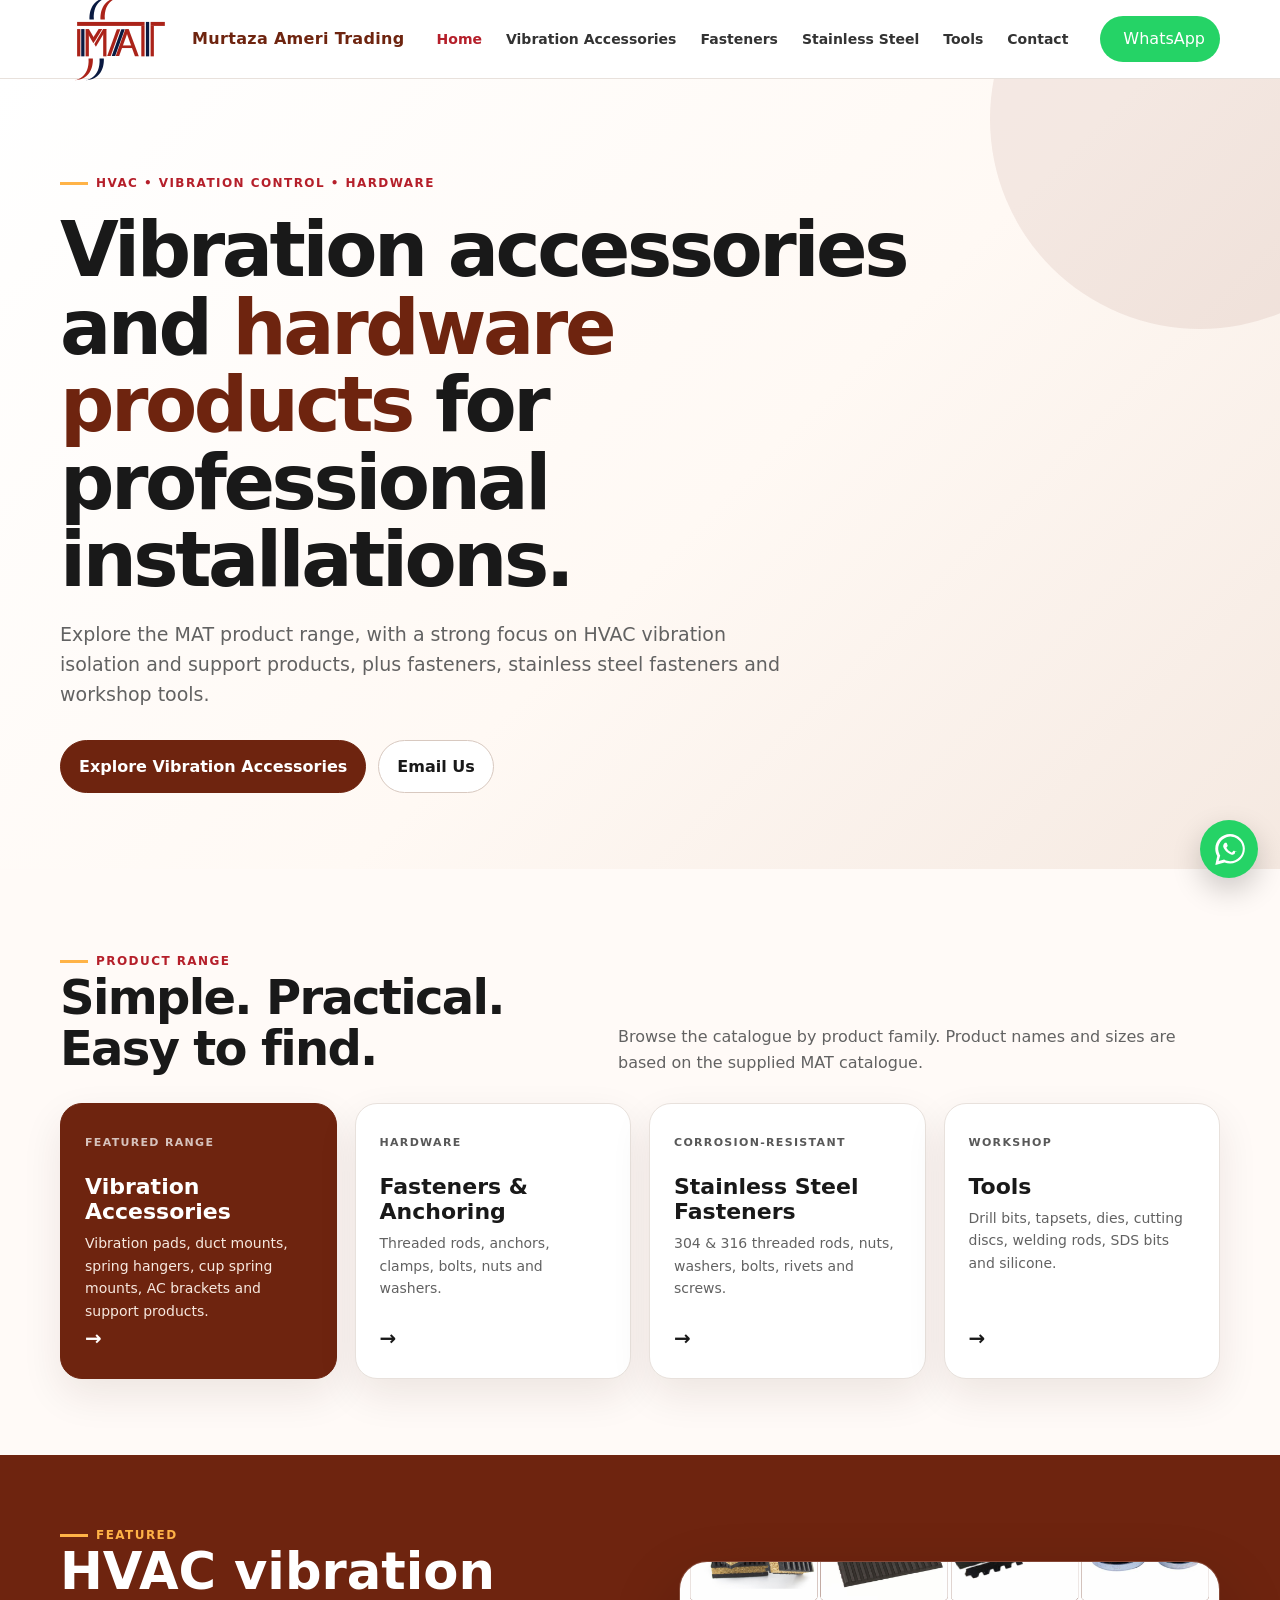
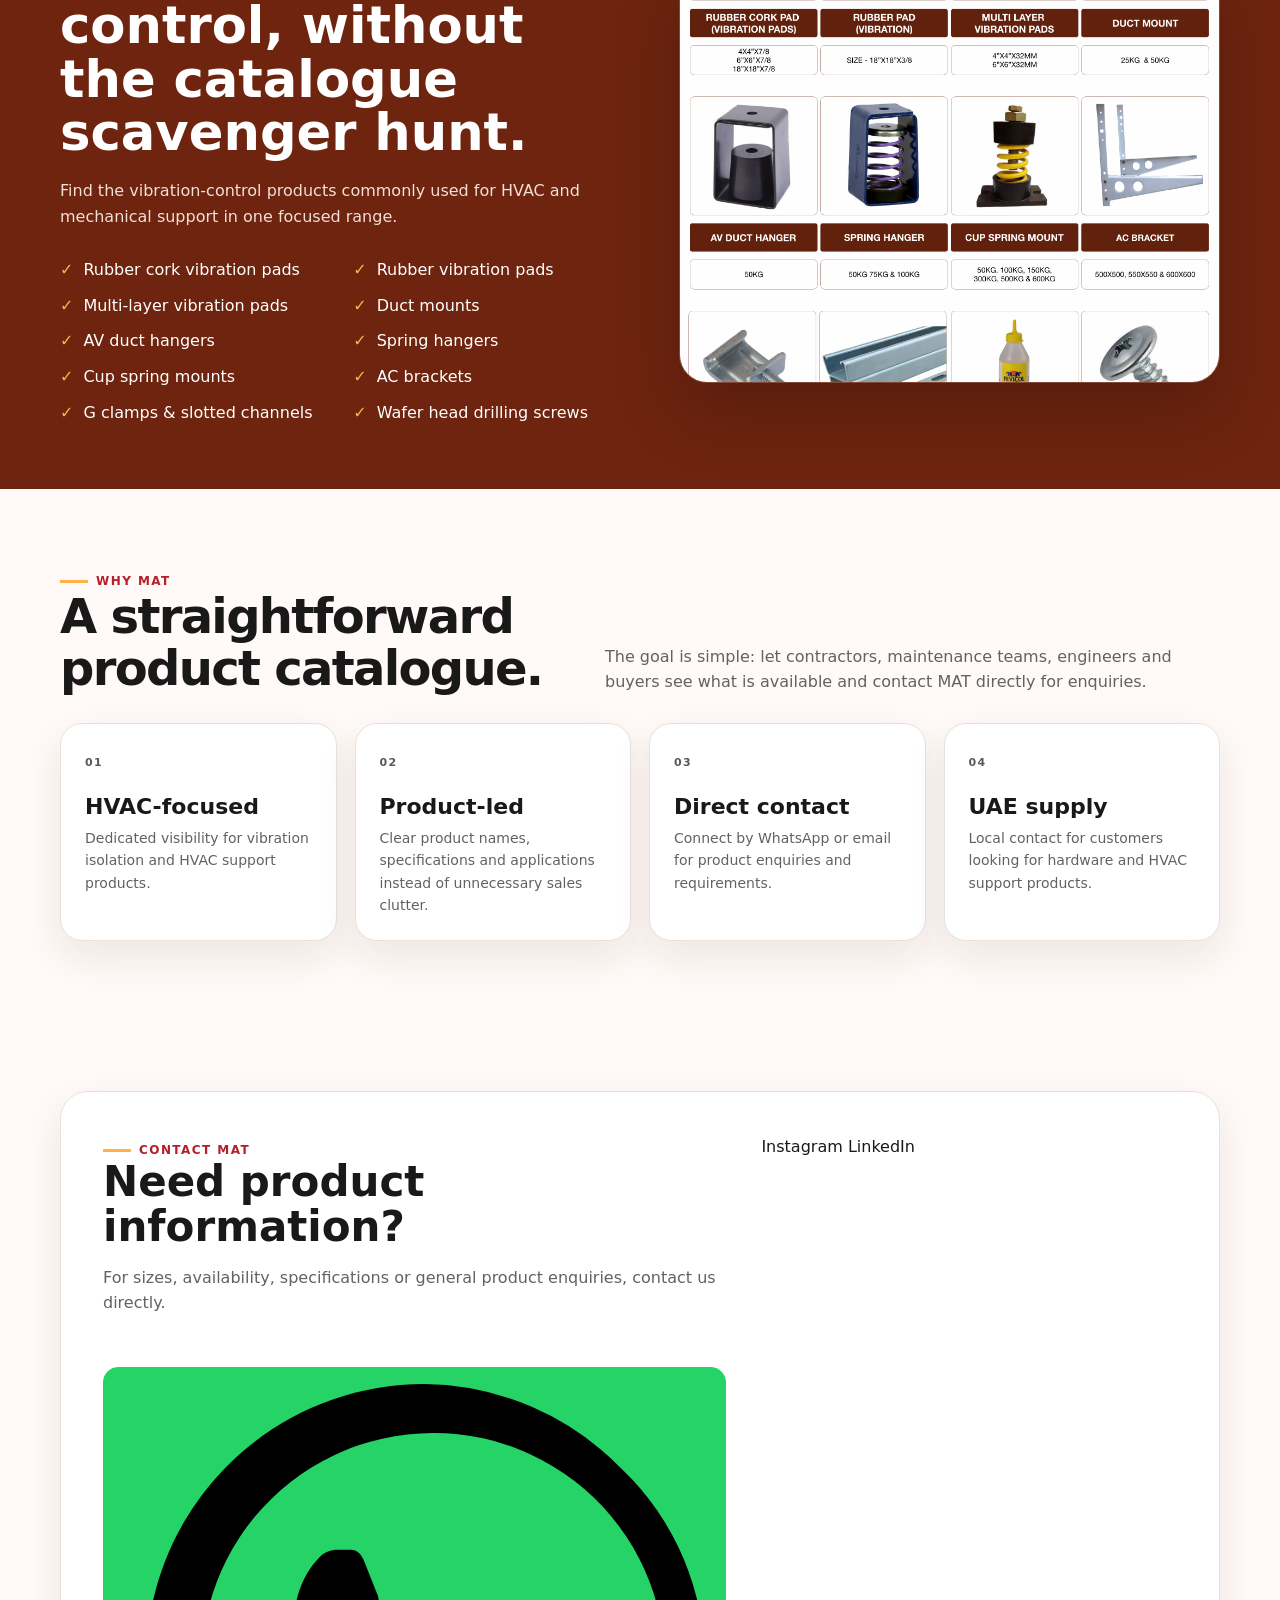
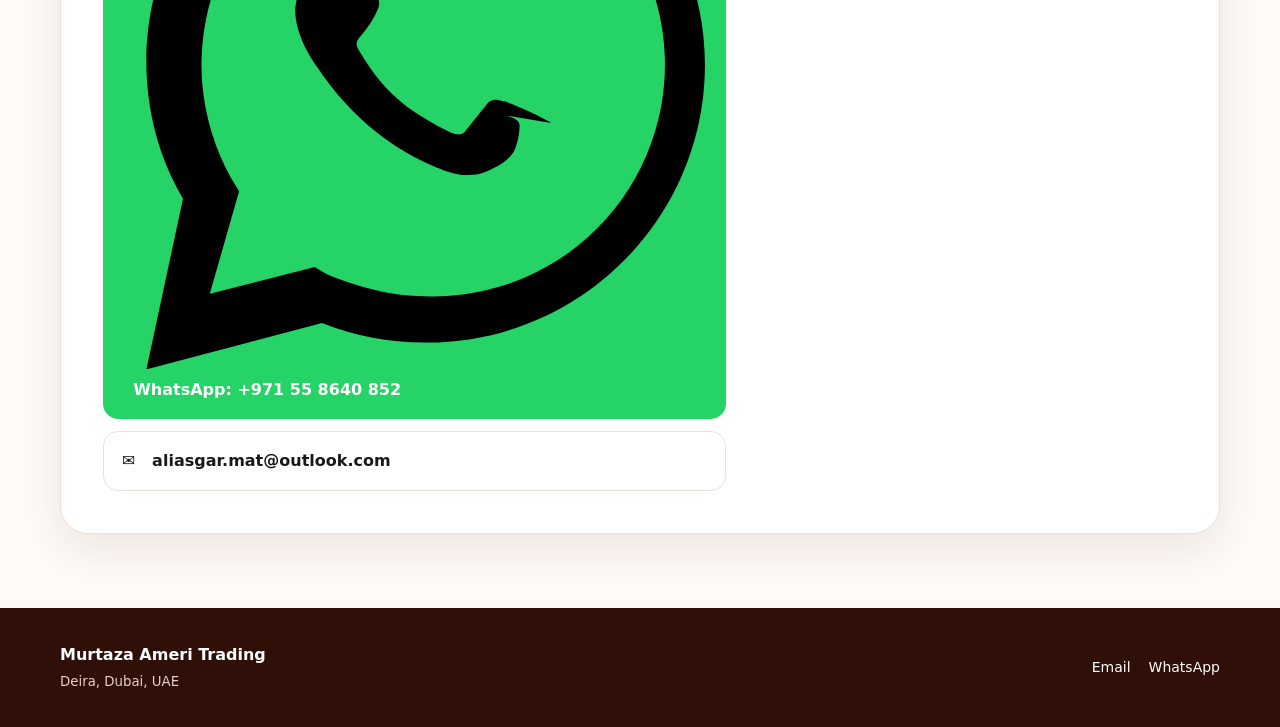
==== commit 9f685b2e: "Add files via upload" ====
--- a/index.html
+++ b/index.html
@@ -276,6 +276,18 @@
             </p>
           </div>
 
+          <div class="social-links">
+
+            <a class="social-link" href="YOUR-INSTAGRAM-URL" target="_blank" rel="noopener">
+             Instagram
+            </a>
+
+            <a class="social-link" href="YOUR-LINKEDIN-URL" target="_blank" rel="noopener">
+              LinkedIn
+            </a>
+
+          </div>
+
 
           <div class="contact-links">
 
@@ -325,8 +337,20 @@
 
 
   <script type="application/ld+json">
-    {"@context": "https://schema.org", "@type": "Organization", "name": "Murtaza Ameri Trading", "telephone": "+971 55 8640 852", "email": "aliasgar.mat@outlook.com", "url": "https://www.murtazaameritrading.com/"}
-  </script>
+{
+  "@context": "https://schema.org",
+  "@type": "Organization",
+  "name": "Murtaza Ameri Trading",
+  "telephone": "+971 55 8640 852",
+  "email": "aliasgar.mat@outlook.com",
+  "url": "https://www.murtazaameritrading.com/",
+  "logo": "https://www.murtazaameritrading.com/images/logo.png",
+  "sameAs": [
+    "https://www.instagram.com/murtazaameritrading/",
+    "https://www.linkedin.com/company/murtaza-ameri-trading"
+  ]
+}
+</script>
 
 </body>
 </html>
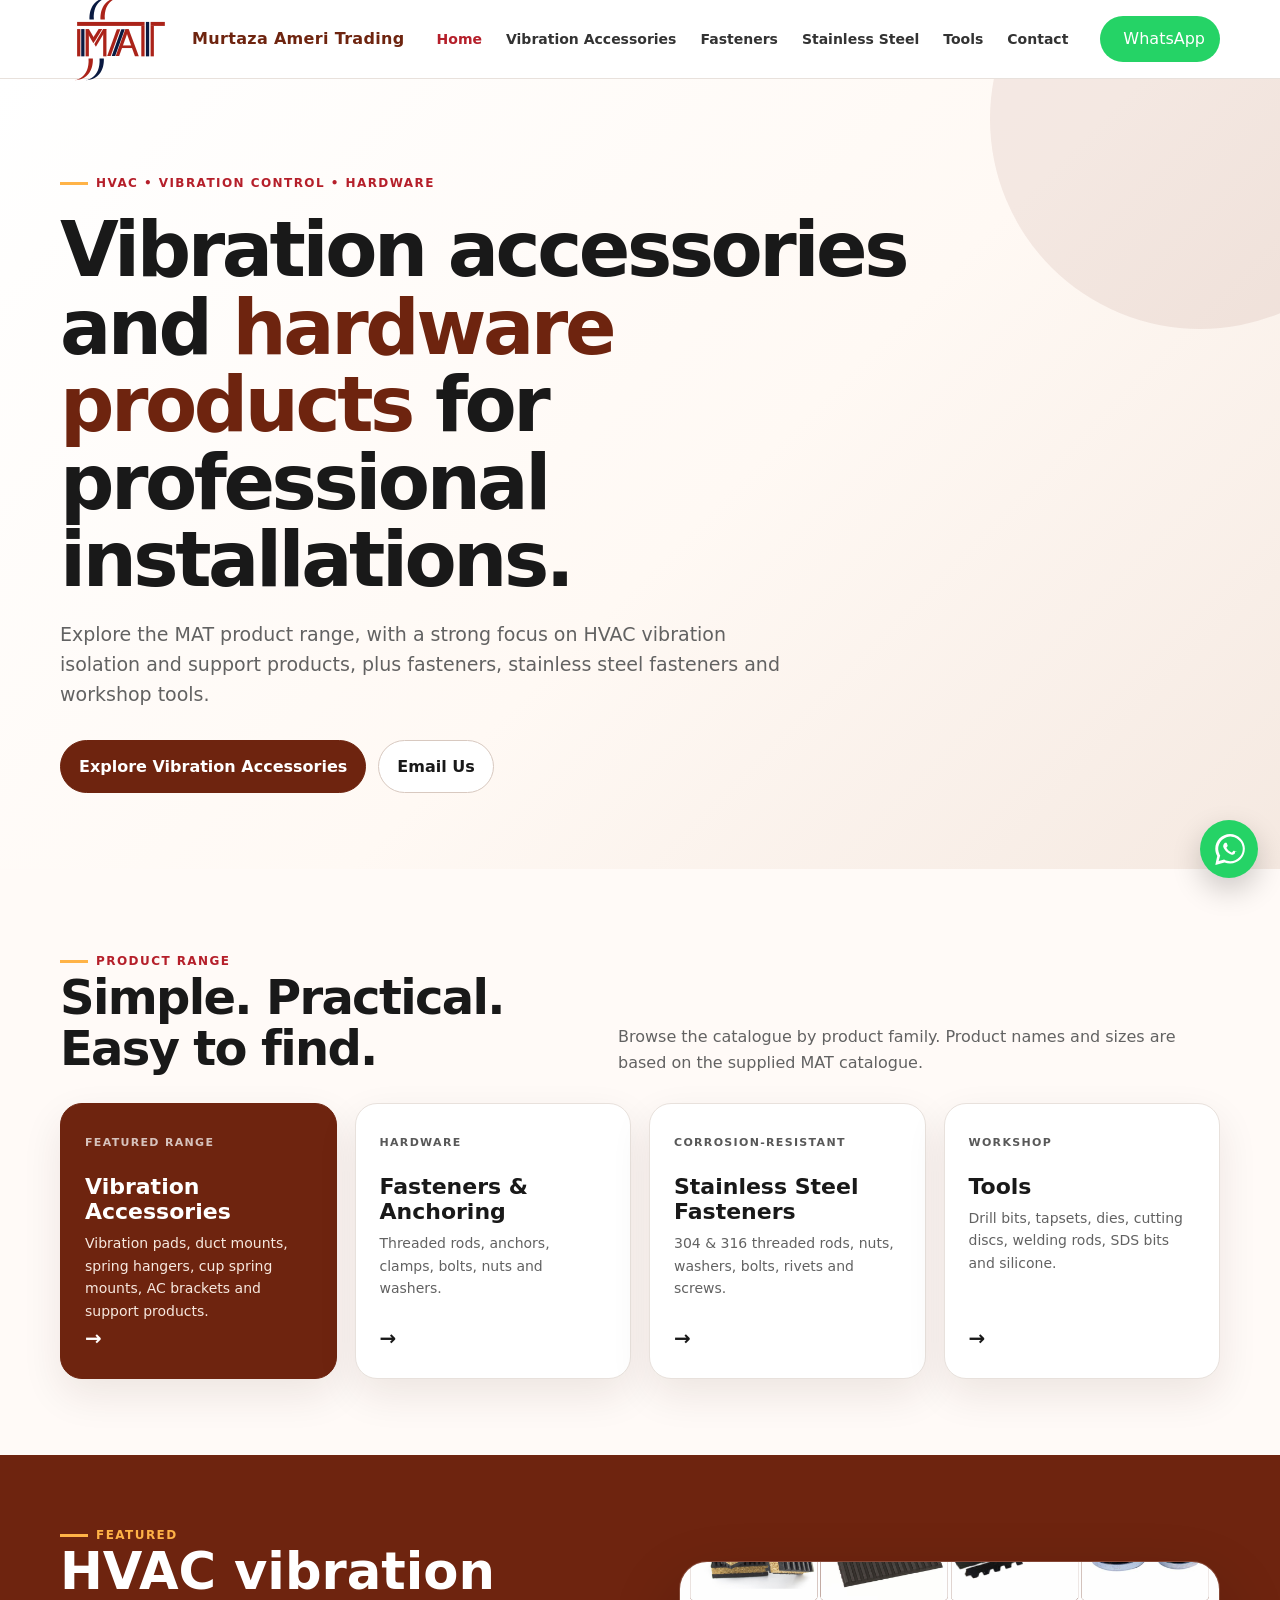
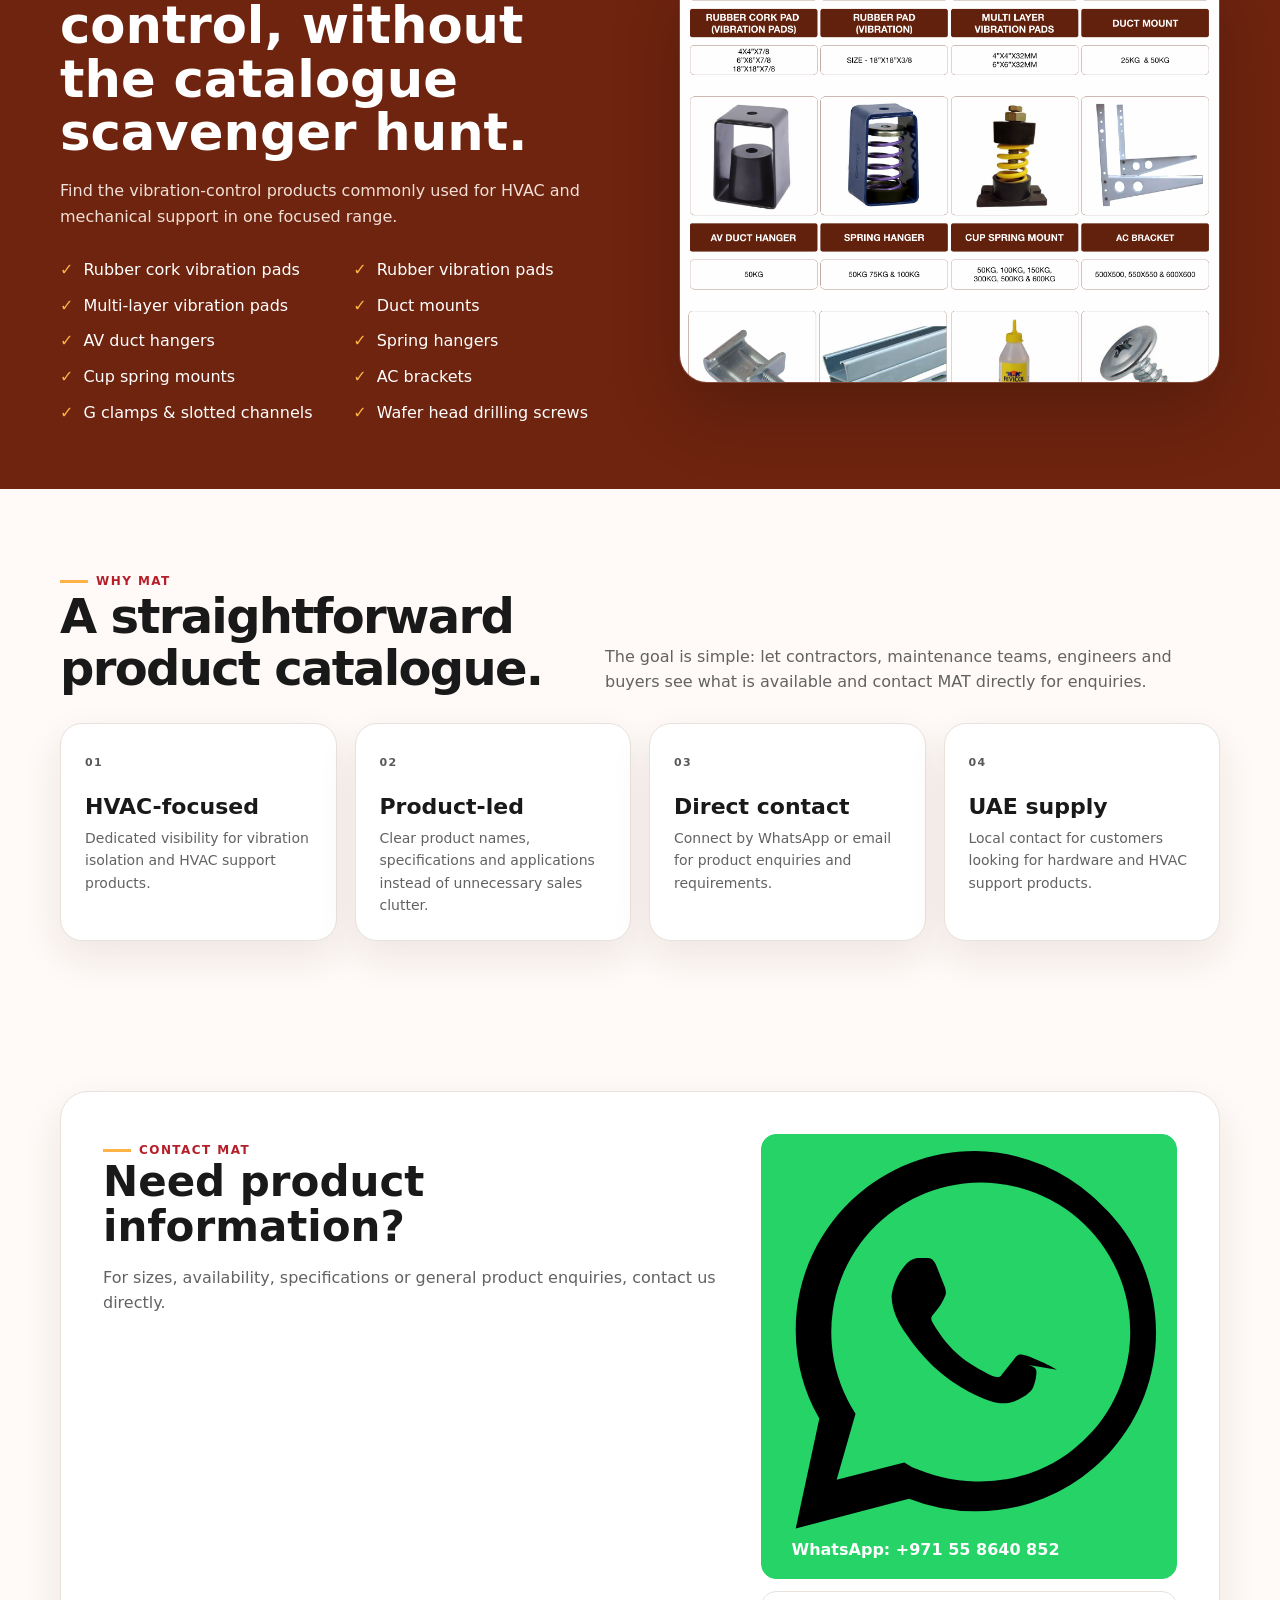
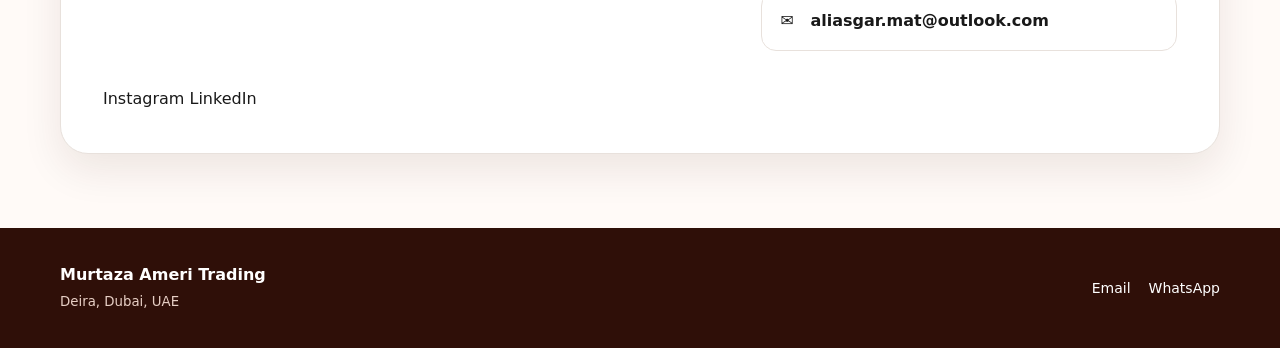
==== commit 8246fcea: "Add files via upload" ====
--- a/index.html
+++ b/index.html
@@ -276,19 +276,6 @@
             </p>
           </div>
 
-          <div class="social-links">
-
-            <a class="social-link" href="YOUR-INSTAGRAM-URL" target="_blank" rel="noopener">
-             Instagram
-            </a>
-
-            <a class="social-link" href="YOUR-LINKEDIN-URL" target="_blank" rel="noopener">
-              LinkedIn
-            </a>
-
-          </div>
-
-
           <div class="contact-links">
 
             <a class="contact-link wa" href="https://wa.me/971558640852?text=Hello%20MAT%2C%20I%27m%20interested%20in%20your%20products." target="_blank" rel="noopener">
@@ -300,6 +287,18 @@
 
             <a class="contact-link" href="mailto:aliasgar.mat@outlook.com">
               ✉ &nbsp; aliasgar.mat@outlook.com
+            </a>
+
+          </div>
+
+          <div class="social-links">
+
+            <a class="social-link" href="https://www.instagram.com/murtazaameritrading/" target="_blank" rel="noopener">
+             Instagram
+            </a>
+
+            <a class="social-link" href="https://www.linkedin.com/company/murtaza-ameri-trading/" target="_blank" rel="noopener">
+              LinkedIn
             </a>
 
           </div>
@@ -347,7 +346,7 @@
   "logo": "https://www.murtazaameritrading.com/images/logo.png",
   "sameAs": [
     "https://www.instagram.com/murtazaameritrading/",
-    "https://www.linkedin.com/company/murtaza-ameri-trading"
+    "https://www.linkedin.com/company/murtaza-ameri-trading/"
   ]
 }
 </script>
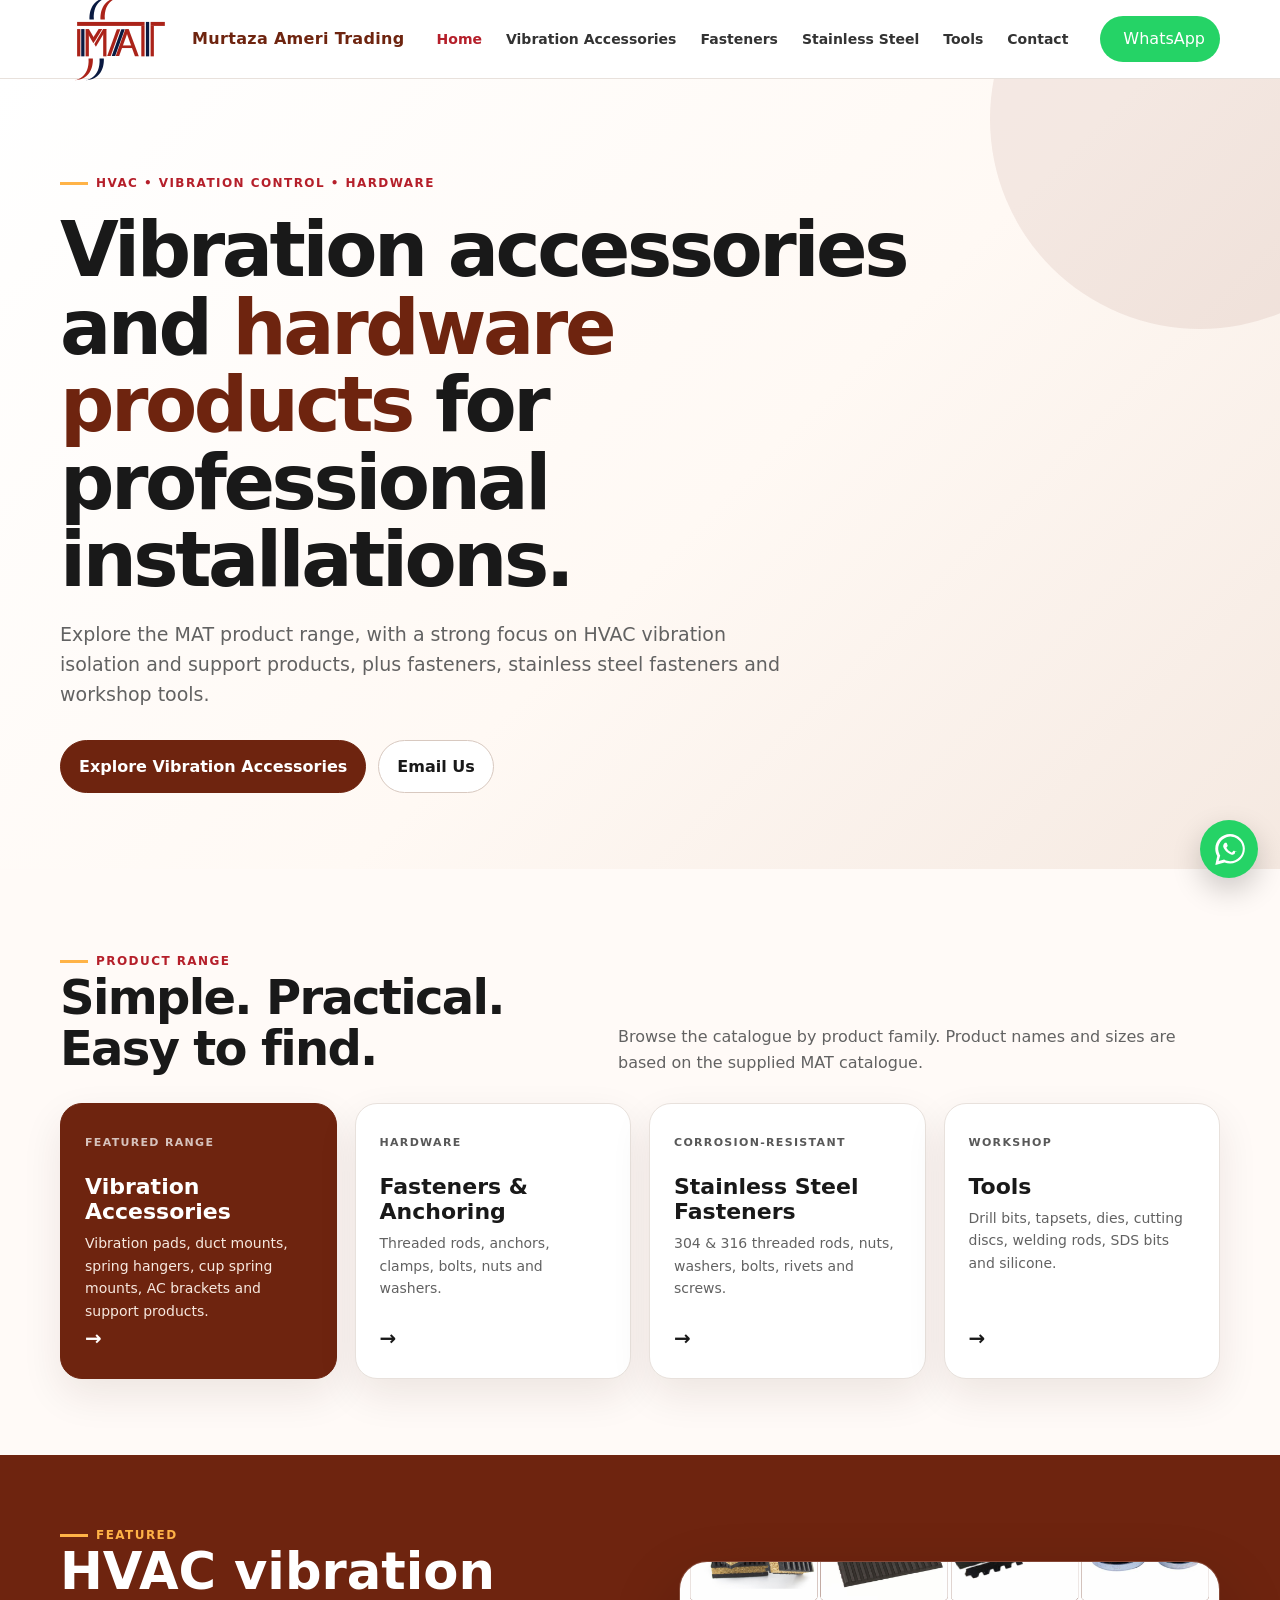
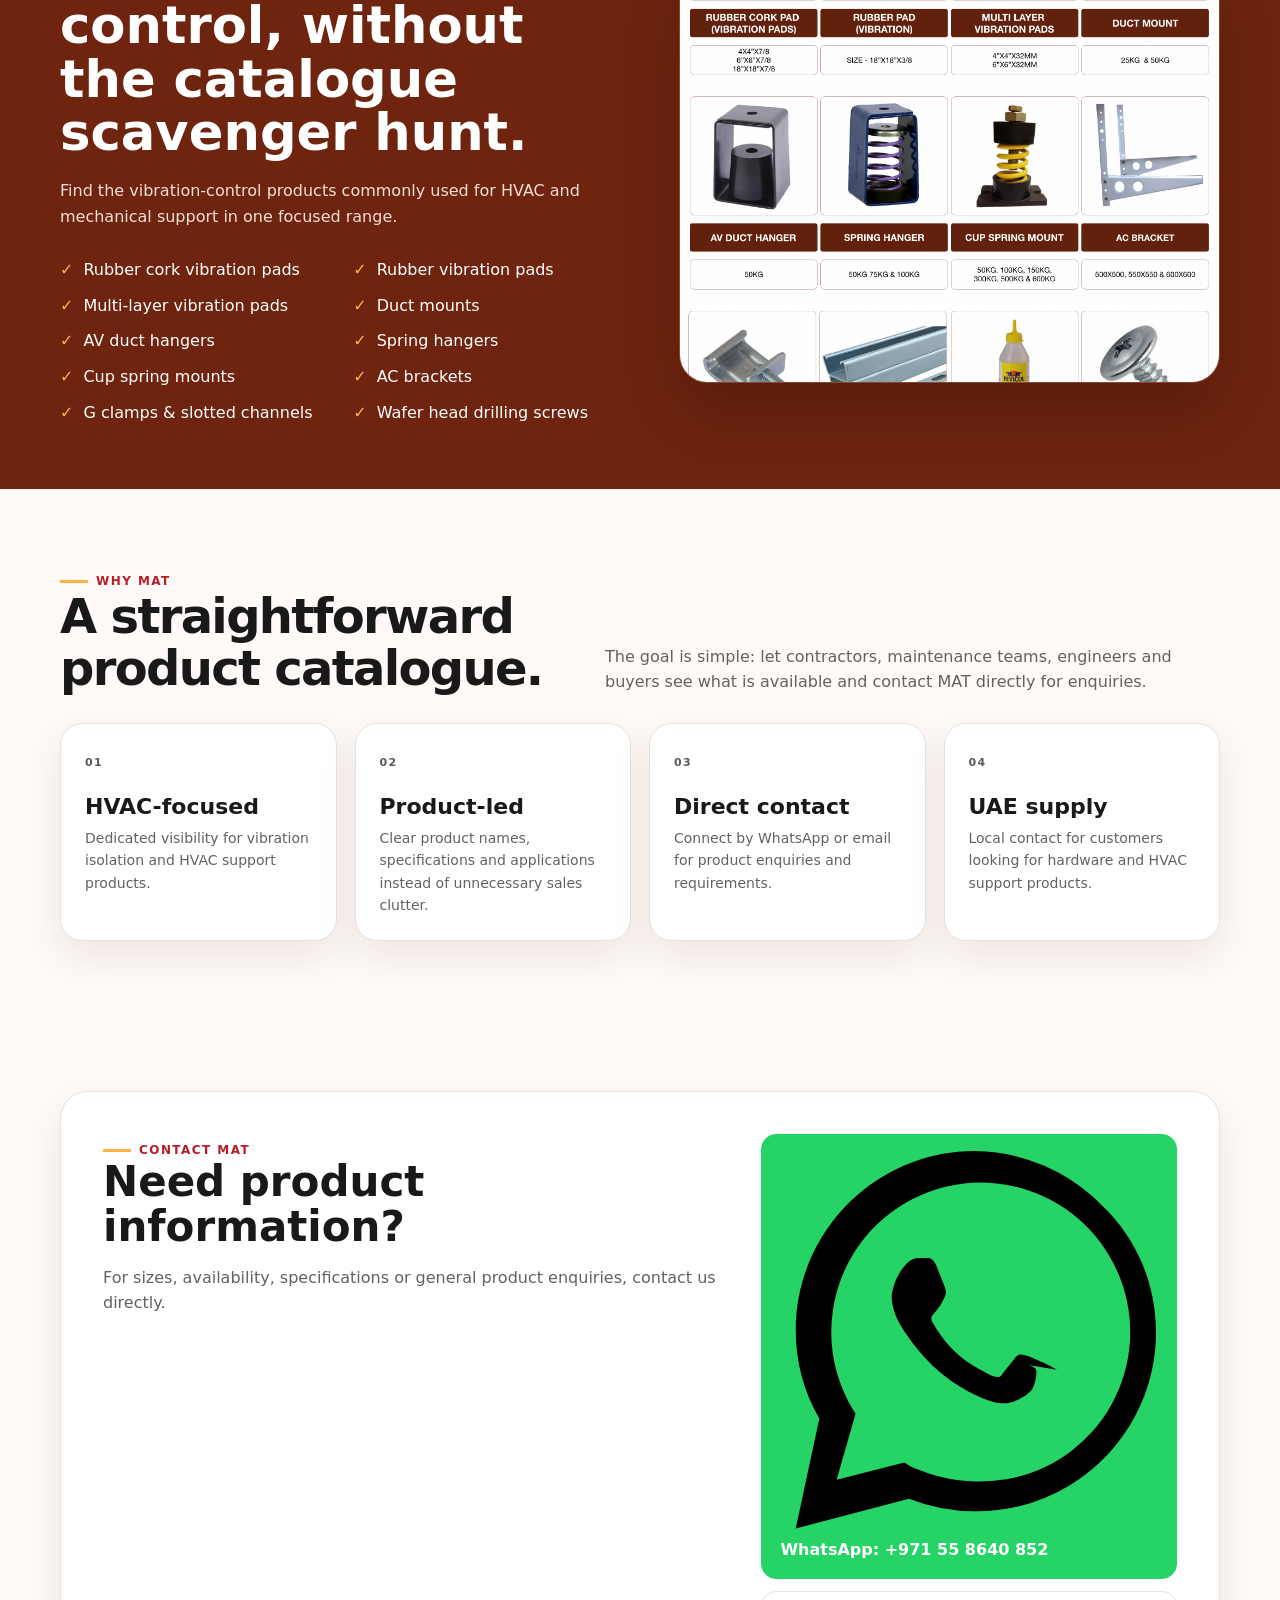
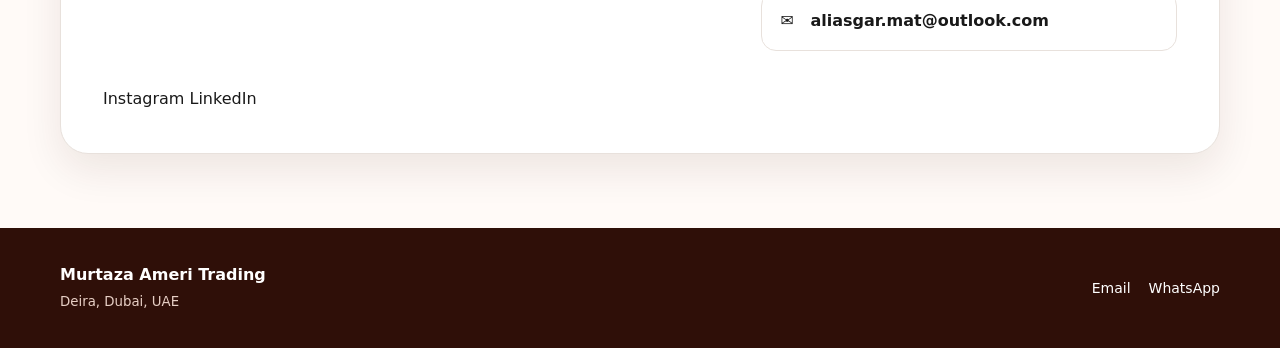
==== commit ce9d3dd4: "Add files via upload" ====
--- a/index.html
+++ b/index.html
@@ -268,9 +268,11 @@
 
         <div class="contact-box">
 
-          <div>
+          <div class="contact-intro">
             <span class="eyebrow">Contact MAT</span>
+
             <h2>Need product information?</h2>
+
             <p>
               For sizes, availability, specifications or general product enquiries, contact us directly.
             </p>
@@ -278,14 +280,21 @@
 
           <div class="contact-links">
 
-            <a class="contact-link wa" href="https://wa.me/971558640852?text=Hello%20MAT%2C%20I%27m%20interested%20in%20your%20products." target="_blank" rel="noopener">
+            <a class="contact-link wa"
+              href="https://wa.me/971558640852?text=Hello%20MAT%2C%20I%27m%20interested%20in%20your%20products."
+              target="_blank"
+              rel="noopener">
+
               <svg viewBox="0 0 24 24" aria-hidden="true">
                 <path d="M20.5 3.5A11.4 11.4 0 0 0 12.4 0C6.1 0 1 5.1 1 11.4c0 2 .5 3.9 1.5 5.6L1 24l7.2-1.9a11.4 11.4 0 0 0 4.2.8h.1c6.3 0 11.4-5.1 11.4-11.4 0-3-1.2-5.9-3.4-8ZM12.4 21c-1.4 0-2.8-.4-4-.9l-.5-.3-4.3 1.1 1.2-4.2-.3-.5a9.5 9.5 0 1 1 7.9 4.8Zm5.2-7.1c-.3-.2-1.8-.9-2-.9-.3-.1-.5-.1-.7.2l-.8 1c-.1.2-.3.2-.6.1-1.6-.8-2.7-1.5-3.8-3.4-.3-.5.3-.5.8-1.7.1-.2 0-.4 0-.5l-.6-1.5c-.2-.4-.4-.4-.6-.4h-.5c-.2 0-.5.1-.7.3-.8.8-1 1.9-1 2.2 0 .3.1 1.2.9 2.3 1 1.5 2.3 2.8 4 3.7 1.4.7 1.9.8 2.6.7.4-.1 1.3-.5 1.5-1 .2-.5.2-.9.2-1 0-.2-.2-.3-.5-.4Z"/>
               </svg>
-              &nbsp; WhatsApp: +971 55 8640 852
+
+              WhatsApp: +971 55 8640 852
             </a>
 
-            <a class="contact-link" href="mailto:aliasgar.mat@outlook.com">
+            <a class="contact-link"
+              href="mailto:aliasgar.mat@outlook.com">
+
               ✉ &nbsp; aliasgar.mat@outlook.com
             </a>
 
@@ -293,11 +302,17 @@
 
           <div class="social-links">
 
-            <a class="social-link" href="https://www.instagram.com/murtazaameritrading/" target="_blank" rel="noopener">
-             Instagram
+            <a class="social-link"
+              href="https://www.instagram.com/murtazaameritrading/"
+              target="_blank"
+              rel="noopener">
+              Instagram
             </a>
 
-            <a class="social-link" href="https://www.linkedin.com/company/murtaza-ameri-trading/" target="_blank" rel="noopener">
+            <a class="social-link"
+              href="https://www.linkedin.com/company/murtaza-ameri-trading/"
+              target="_blank"
+              rel="noopener">
               LinkedIn
             </a>
 
@@ -307,7 +322,6 @@
 
       </div>
     </section>
-
   </main>
 
 
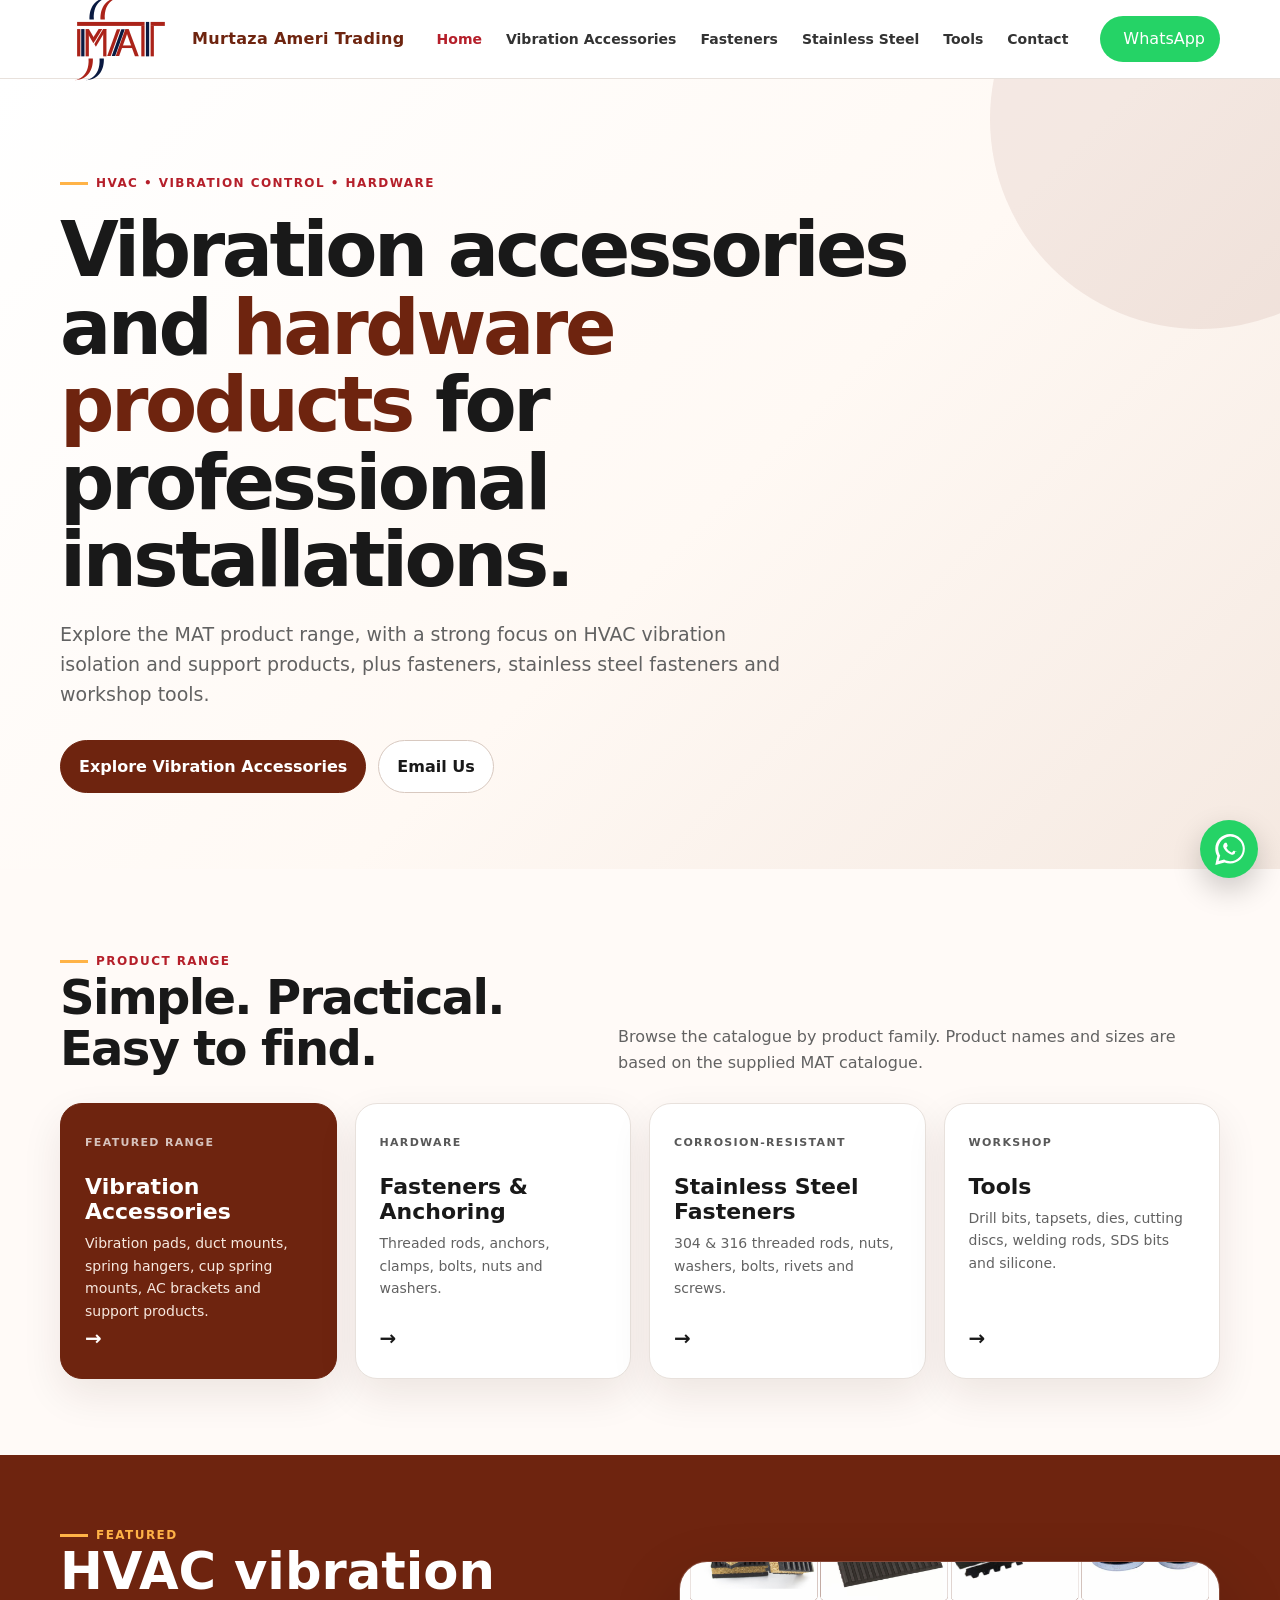
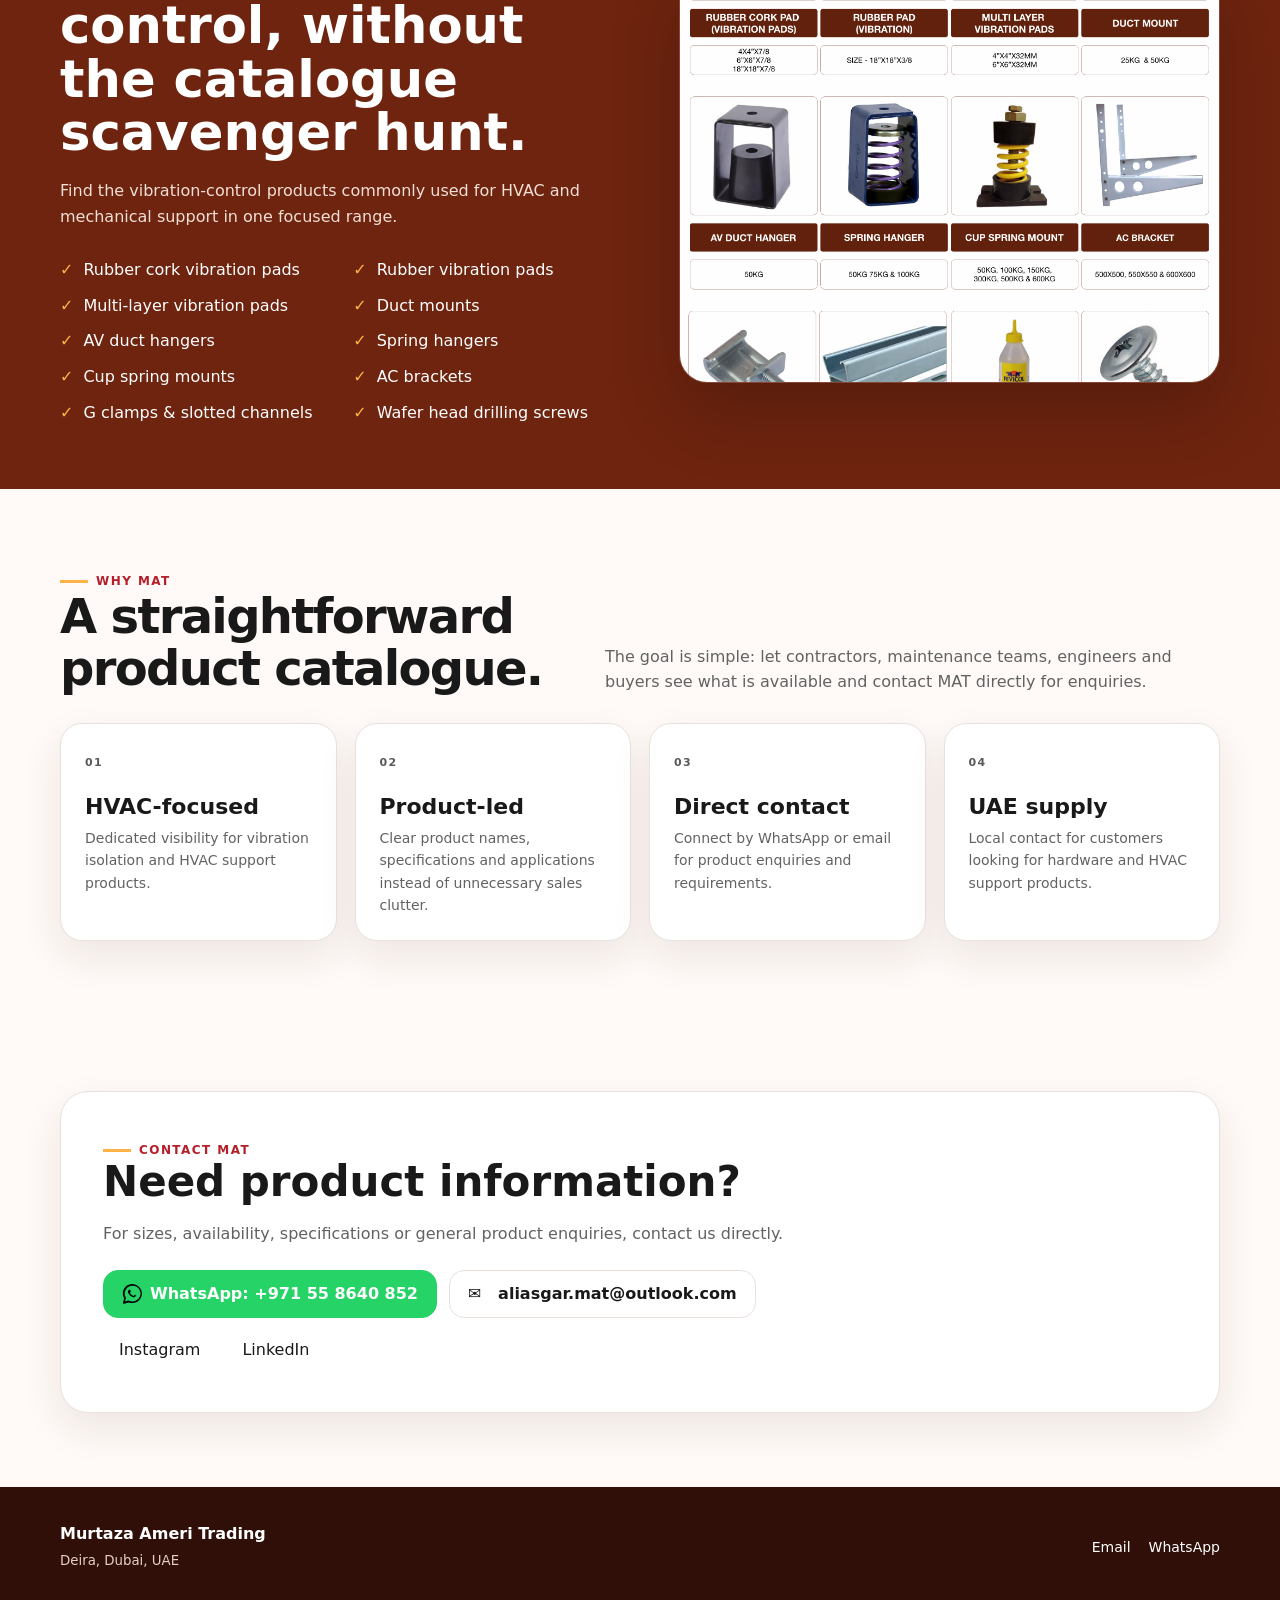
==== commit 1e7e22f6: "Add files via upload" ====
--- a/index.html
+++ b/index.html
@@ -7,7 +7,7 @@
 
   <title>Murtaza Ameri Trading | HVAC & Hardware Products UAE</title>
 
-  <meta name="description" content="MAT supplies HVAC vibration accessories, vibration pads, spring hangers, duct mounts, fasteners, stainless steel fasteners and tools. Connect by WhatsApp or email for product enquiries supplier in Dubai Sharjah Ajman UAE.">
+  <meta name="description" content="MAT supplies HVAC vibration accessories, vibration pads, spring hangers, duct mounts, fasteners, stainless steel fasteners and tools. Connect by WhatsApp or email for product enquiries supplier in Dubai Sharjah Ajman UAE All sizes of Galvanized GI gi zinc plated fasteners, 5x20, 5x16, 10x3, 10x1/2, 6mm, 7mm, 8mm, 9mm, 10mm, 11mm, 12mm, 13mm, 14mm, 15mm, 16mm, 17mm, 18mm, 19mm, 20mm, 21mm, 22mm, 23mm, 24mm. 25mm, 26mm, 27mm, 28mm, 29mm, 30mm, 31mm, 32mm, 33mm, 34mm, 35mm, 36mm, 37mm, 38mm, 39mm, 40mm, 2.4, 3.4, 4.4, 5.4, 6.4, 1/2inch, 1inch, 2inch, 3inch, 4inch, 5inch, 6inch, threaded rods bars, anchors, beam and rubber hanging clamps, hex round nuts, blind rivets aluminium, flat washers, brass, without grip, spring nut, drop in anchor unifix uni fix, roofing, through, fix, complete, shield, heavy duty, best, unbreakable, eye, open hook, long nut rod connector, flange nut, lock nut, cap nuts, spring washer, bolts and fixing hardware for HVAC, mechanical and construction applications supplier in Dubai Sharjah Ajman Abu dhabi, Fujairah, Ras al khaimah, umm al quwain, al ain, hatta, ras al khor, industrial, importer, stock, dealers, shops, made in india, india, stockists, hardware, shop, company, strong, durable, construction, electromechanical, ac, accessories, dealers, UAE best high quality made in taiwan High best quality all sizes of Stainless steel, SS, ss, 304 and 316 fasteners, 5x35, 8x30, 3/16x1/2, 3/16x3/8, 3/16x1, 6x16, 3/16x1/2, 3/16x1/4, 14x3/4, 12x3/4, made in taiwan, germany, 200mm, self tapping, pan head, csk head, flat head, round head, tough, best, unbreakable, non corrosive, machine screws, hex nuts, flat washers, spring washers, hex bolt, through bolt, cap nuts, lock nuts, blind rivets, threaded rods, nuts, washers, bolts, rivets and screws for corrosion-resistant fastening applications supplier in Dubai Sharjah Ajman Abu dhabi, Fujairah, Ras al khaimah, umm al quwain, al ain, hatta, ras al khor, industrial, importer, stock, stockists, hardware, shop, company, strong, durable, construction, electromechanical, ac, accessories, dealers, UAE Murtaza Ameri Trading supplies ph2, ph3, double side, single side, magnetic, screw driver bits, bit, screw, driver, high quality, non breakable, best, mat, strong, high performance, durable, tighter bit, long lasting, 5%, cobalt, cipico, parallel, 1/2, thread, threading, drill, cutting discs, disc, holesaw, CIPICO, TCT, magic, tapset, tapsets, carbon steel, HSS, round dies, die, tap handle, milling, frezing, freezing, welding rods, kiswel, sds, SDS, silicon, silicone, cutters, industrial tools, drill bits, holesaws, tapsets, dies, welding rods, SDS bits, cutting discs and silicone products in Dubai, supplier in Dubai HVAC vibration accessories and vibration isolation products in Dubai, UAE, including rubber vibration pads, rubber cork pads, rubber, multi layer, av duct hanger, spring hangers, duct mounts, cup spring mounts, AC brackets, Galvanized, GI, SS, stainless steel, profile glue, glue, wafer head drilling screws, screw, wafer, made in taiwan, strong, durable, all sizes, 4x4x7/8, 6x6x7/8, 18x18x7/8, 3/8, 32mm, 25kg, 50kg, 75kg, 100kg, 150kg, 300kg, 500kg, 600kg, 500x500, 550x550, 600x600, all sizes, available, strong, durable, steel, galvanized, GI, murtaza ameri trading, mat, fevicol, 8x1/2, 8x3, 8x2, G clamps and slotted channels.">
 
   <script type="application/ld+json">
     {
--- a/assets/style.css
+++ b/assets/style.css
@@ -638,4 +638,67 @@
     right: 16px;
     bottom: 16px;
   }
+}
+
+/* =========================
+   Compact Contact Section
+   ========================= */
+
+.contact-box {
+  display: block;
+}
+
+.contact-intro {
+  width: 100%;
+}
+
+.contact-links {
+  display: flex;
+  align-items: center;
+  flex-wrap: wrap;
+  gap: 12px;
+  margin-top: 24px;
+}
+
+.contact-link {
+  display: inline-flex;
+  align-items: center;
+  justify-content: center;
+  gap: 8px;
+  width: auto;
+  min-height: 48px;
+  padding: 0 18px;
+  box-sizing: border-box;
+  text-decoration: none;
+}
+
+.contact-link.wa {
+  width: auto;
+  height: auto;
+  min-height: 48px;
+}
+
+.contact-link.wa svg {
+  width: 20px;
+  height: 20px;
+  flex: 0 0 20px;
+}
+
+.social-links {
+  display: flex;
+  align-items: center;
+  justify-content: flex-start;
+  flex-wrap: wrap;
+  gap: 10px;
+  margin-top: 12px;
+}
+
+.social-link {
+  display: inline-flex;
+  align-items: center;
+  justify-content: center;
+  min-height: 40px;
+  padding: 0 16px;
+  box-sizing: border-box;
+  text-decoration: none;
 }
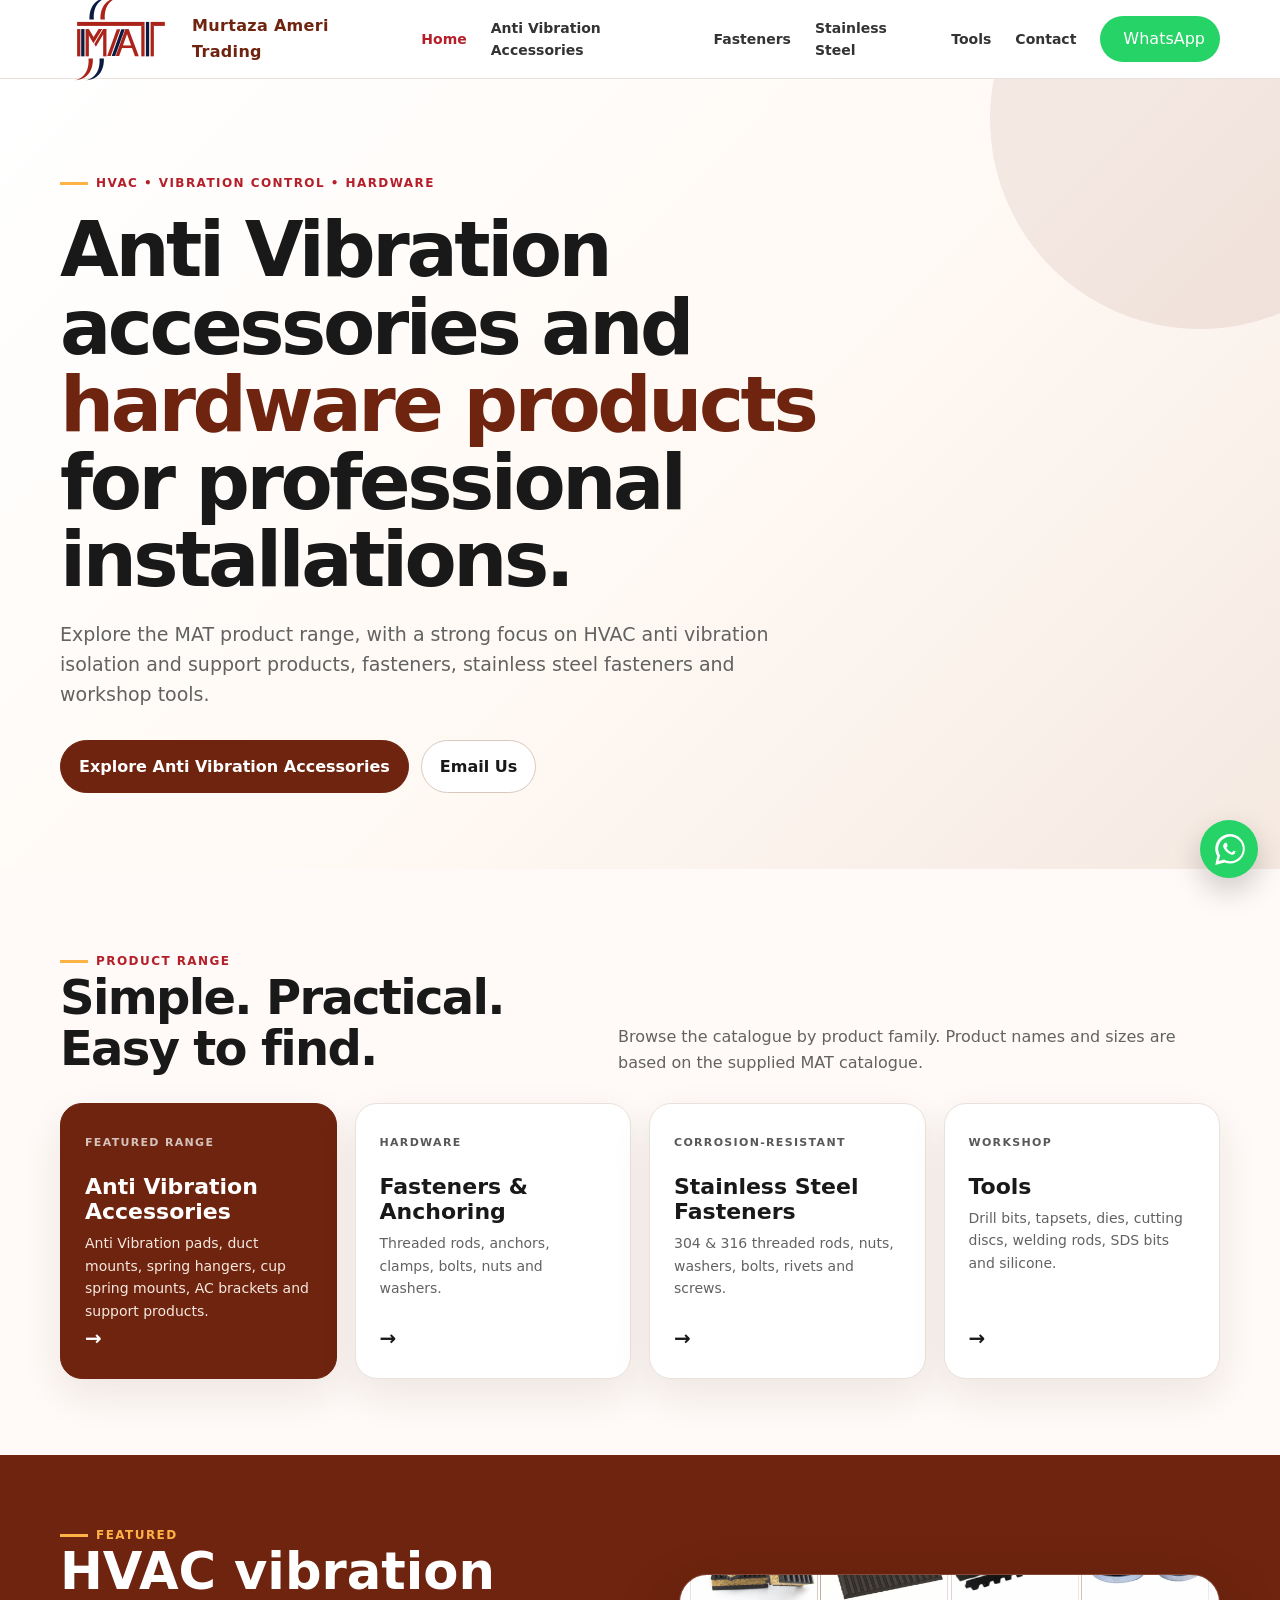
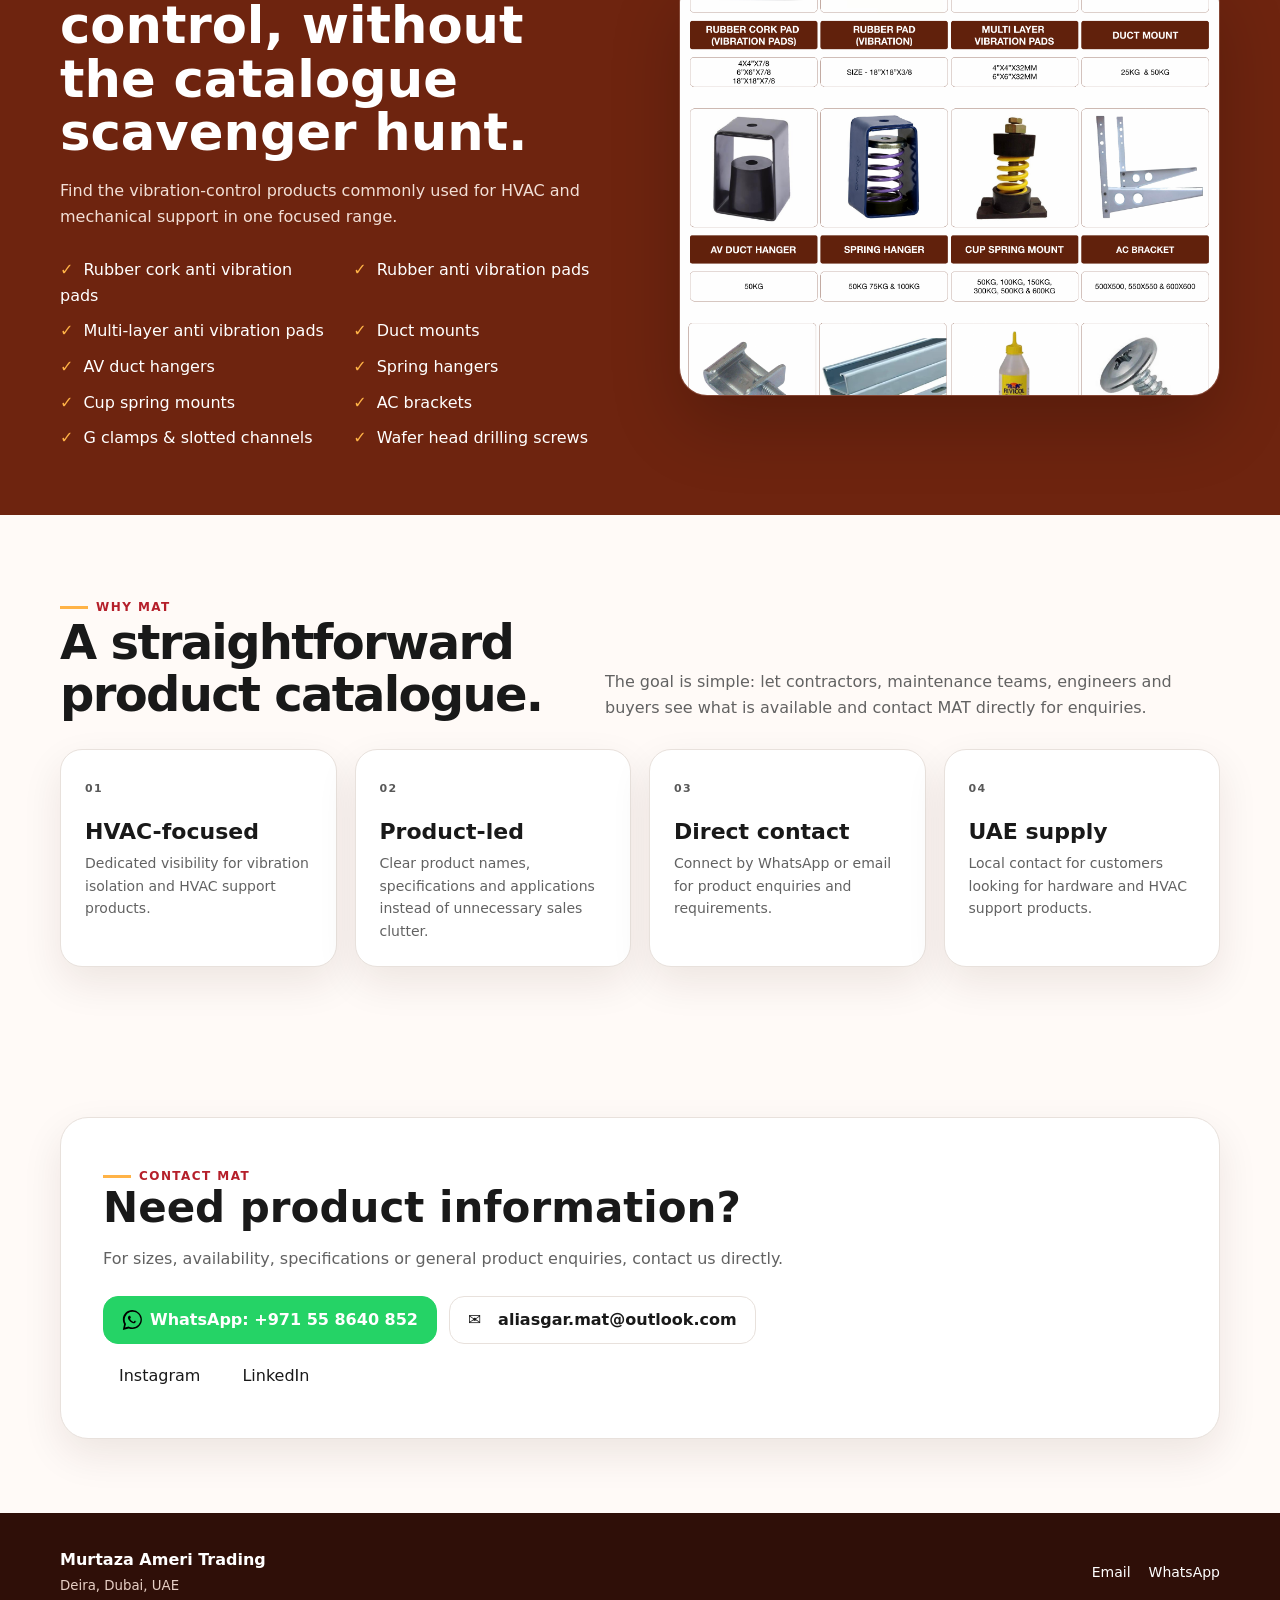
==== commit da2397d1: "Add files via upload" ====
--- a/index.html
+++ b/index.html
@@ -7,7 +7,7 @@
 
   <title>Murtaza Ameri Trading | HVAC & Hardware Products UAE</title>
 
-  <meta name="description" content="MAT supplies HVAC vibration accessories, vibration pads, spring hangers, duct mounts, fasteners, stainless steel fasteners and tools. Connect by WhatsApp or email for product enquiries supplier in Dubai Sharjah Ajman UAE All sizes of Galvanized GI gi zinc plated fasteners, 5x20, 5x16, 10x3, 10x1/2, 6mm, 7mm, 8mm, 9mm, 10mm, 11mm, 12mm, 13mm, 14mm, 15mm, 16mm, 17mm, 18mm, 19mm, 20mm, 21mm, 22mm, 23mm, 24mm. 25mm, 26mm, 27mm, 28mm, 29mm, 30mm, 31mm, 32mm, 33mm, 34mm, 35mm, 36mm, 37mm, 38mm, 39mm, 40mm, 2.4, 3.4, 4.4, 5.4, 6.4, 1/2inch, 1inch, 2inch, 3inch, 4inch, 5inch, 6inch, threaded rods bars, anchors, beam and rubber hanging clamps, hex round nuts, blind rivets aluminium, flat washers, brass, without grip, spring nut, drop in anchor unifix uni fix, roofing, through, fix, complete, shield, heavy duty, best, unbreakable, eye, open hook, long nut rod connector, flange nut, lock nut, cap nuts, spring washer, bolts and fixing hardware for HVAC, mechanical and construction applications supplier in Dubai Sharjah Ajman Abu dhabi, Fujairah, Ras al khaimah, umm al quwain, al ain, hatta, ras al khor, industrial, importer, stock, dealers, shops, made in india, india, stockists, hardware, shop, company, strong, durable, construction, electromechanical, ac, accessories, dealers, UAE best high quality made in taiwan High best quality all sizes of Stainless steel, SS, ss, 304 and 316 fasteners, 5x35, 8x30, 3/16x1/2, 3/16x3/8, 3/16x1, 6x16, 3/16x1/2, 3/16x1/4, 14x3/4, 12x3/4, made in taiwan, germany, 200mm, self tapping, pan head, csk head, flat head, round head, tough, best, unbreakable, non corrosive, machine screws, hex nuts, flat washers, spring washers, hex bolt, through bolt, cap nuts, lock nuts, blind rivets, threaded rods, nuts, washers, bolts, rivets and screws for corrosion-resistant fastening applications supplier in Dubai Sharjah Ajman Abu dhabi, Fujairah, Ras al khaimah, umm al quwain, al ain, hatta, ras al khor, industrial, importer, stock, stockists, hardware, shop, company, strong, durable, construction, electromechanical, ac, accessories, dealers, UAE Murtaza Ameri Trading supplies ph2, ph3, double side, single side, magnetic, screw driver bits, bit, screw, driver, high quality, non breakable, best, mat, strong, high performance, durable, tighter bit, long lasting, 5%, cobalt, cipico, parallel, 1/2, thread, threading, drill, cutting discs, disc, holesaw, CIPICO, TCT, magic, tapset, tapsets, carbon steel, HSS, round dies, die, tap handle, milling, frezing, freezing, welding rods, kiswel, sds, SDS, silicon, silicone, cutters, industrial tools, drill bits, holesaws, tapsets, dies, welding rods, SDS bits, cutting discs and silicone products in Dubai, supplier in Dubai HVAC vibration accessories and vibration isolation products in Dubai, UAE, including rubber vibration pads, rubber cork pads, rubber, multi layer, av duct hanger, spring hangers, duct mounts, cup spring mounts, AC brackets, Galvanized, GI, SS, stainless steel, profile glue, glue, wafer head drilling screws, screw, wafer, made in taiwan, strong, durable, all sizes, 4x4x7/8, 6x6x7/8, 18x18x7/8, 3/8, 32mm, 25kg, 50kg, 75kg, 100kg, 150kg, 300kg, 500kg, 600kg, 500x500, 550x550, 600x600, all sizes, available, strong, durable, steel, galvanized, GI, murtaza ameri trading, mat, fevicol, 8x1/2, 8x3, 8x2, G clamps and slotted channels.">
+  <meta name="description" content="MAT supplies HVAC anti vibration accessories, anti vibration pads, spring hangers, duct mounts, fasteners, stainless steel fasteners and tools. Connect by WhatsApp or email for product enquiries supplier in Dubai Sharjah Ajman UAE, water treatment, solar, plants, All sizes of Galvanized GI gi zinc plated fasteners, 4.2x50, self, drilling, 8x22, washer, big, o.d., washers, 5x20, 5x16, 10x3, 10x1/2, 6mm, 7mm, 8mm, 9mm, 10mm, 11mm, 12mm, 13mm, 14mm, 15mm, 16mm, 17mm, 18mm, 19mm, 20mm, 21mm, 22mm, 23mm, 24mm. 25mm, 26mm, 27mm, 28mm, 29mm, 30mm, 31mm, 32mm, 33mm, 34mm, 35mm, 36mm, 37mm, 38mm, 39mm, 40mm, 2.4, 3.4, 4.4, 5.4, 6.4, 1/2inch, 1inch, 2inch, 3inch, 4inch, 5inch, 6inch, threaded rods bars, anchors, beam and rubber hanging clamps, hex round nuts, blind rivets aluminium, flat washers, brass, without grip, spring nut, drop in anchor unifix uni fix, roofing, through, fix, complete, shield, heavy duty, best, unbreakable, eye, open hook, long nut rod connector, flange nut, lock nut, cap nuts, spring washer, bolts and fixing hardware for HVAC, mechanical and construction applications supplier in Dubai Sharjah Ajman Abu dhabi, Fujairah, Ras al khaimah, umm al quwain, al ain, hatta, ras al khor, industrial, importer, stock, dealers, shops, made in india, india, stockists, hardware, shop, company, strong, durable, construction, electromechanical, ac, accessories, dealers, UAE best high quality made in taiwan High best quality all sizes of Stainless steel, SS, ss, 304 and 316 fasteners, 5x35, 8x30, 3/16x1/2, 3/16x3/8, 3/16x1, 6x16, 3/16x1/2, 3/16x1/4, 14x3/4, 12x3/4, made in taiwan, germany, 200mm, self tapping, pan head, csk head, flat head, round head, tough, best, unbreakable, non corrosive, machine screws, hex nuts, flat washers, spring washers, hex bolt, through bolt, cap nuts, lock nuts, blind rivets, threaded rods, nuts, washers, bolts, rivets and screws for corrosion-resistant fastening applications supplier in Dubai Sharjah Ajman Abu dhabi, Fujairah, Ras al khaimah, umm al quwain, al ain, hatta, ras al khor, industrial, importer, stock, stockists, hardware, shop, company, strong, durable, construction, electromechanical, ac, accessories, dealers, UAE Murtaza Ameri Trading supplies ph2, ph3, double side, single side, magnetic, screw driver bits, bit, screw, driver, high quality, non breakable, best, mat, strong, high performance, durable, tighter bit, long lasting, 5%, cobalt, cipico, parallel, 1/2, thread, threading, drill, cutting discs, disc, holesaw, CIPICO, TCT, magic, tapset, tapsets, carbon steel, HSS, round dies, die, tap handle, milling, frezing, freezing, welding rods, kiswel, sds, SDS, silicon, silicone, cutters, industrial tools, drill bits, holesaws, tapsets, dies, welding rods, SDS bits, cutting discs and silicone products in Dubai, supplier in Dubai HVAC vibration accessories and vibration isolation products in Dubai, UAE, including rubber vibration pads, rubber cork pads, rubber, multi layer, av duct hanger, spring hangers, duct mounts, cup spring mounts, AC brackets, Galvanized, GI, SS, stainless steel, profile glue, glue, wafer head drilling screws, screw, wafer, made in taiwan, strong, durable, all sizes, 4x4x7/8, 6x6x7/8, 18x18x7/8, 3/8, 32mm, 25kg, 50kg, 75kg, 100kg, 150kg, 300kg, 500kg, 600kg, 500x500, 550x550, 600x600, all sizes, available, strong, durable, steel, galvanized, GI, murtaza ameri trading, mat, fevicol, 8x1/2, 8x3, 8x2, G clamps and slotted channels.">
 
   <script type="application/ld+json">
     {
@@ -25,8 +25,8 @@
   <link rel="icon" href="assets/logo.svg" type="image/svg+xml">
   <link rel="stylesheet" href="assets/style.css">
 
-  <meta property="og:title" content="HVAC Vibration Accessories & Hardware Supplier UAE | MAT">
-  <meta property="og:description" content="MAT supplies HVAC vibration accessories, vibration pads, spring hangers, duct mounts, fasteners, stainless steel fasteners and tools. Connect by WhatsApp or email for product enquiries supplier in Dubai Sharjah Ajman UAE.">
+  <meta property="og:title" content="HVAC Anti Vibration Accessories & Hardware Supplier UAE | MAT">
+  <meta property="og:description" content="MAT supplies HVAC anti vibration accessories, anti vibration pads, spring hangers, duct mounts, fasteners, stainless steel fasteners and tools. Connect by WhatsApp or email for product enquiries supplier in Dubai Sharjah Ajman UAE, water, treatment, solar, plants, All sizes of Galvanized GI gi zinc plated fasteners, 4.2x50, self, drilling, 8x22, washer, big, o.d., washers, 5x20, 5x16, 10x3, 10x1/2, 6mm, 7mm, 8mm, 9mm, 10mm, 11mm, 12mm, 13mm, 14mm, 15mm, 16mm, 17mm, 18mm, 19mm, 20mm, 21mm, 22mm, 23mm, 24mm. 25mm, 26mm, 27mm, 28mm, 29mm, 30mm, 31mm, 32mm, 33mm, 34mm, 35mm, 36mm, 37mm, 38mm, 39mm, 40mm, 2.4, 3.4, 4.4, 5.4, 6.4, 1/2inch, 1inch, 2inch, 3inch, 4inch, 5inch, 6inch, threaded rods bars, anchors, beam and rubber hanging clamps, hex round nuts, blind rivets aluminium, flat washers, brass, without grip, spring nut, drop in anchor unifix uni fix, roofing, through, fix, complete, shield, heavy duty, best, unbreakable, eye, open hook, long nut rod connector, flange nut, lock nut, cap nuts, spring washer, bolts and fixing hardware for HVAC, mechanical and construction applications supplier in Dubai Sharjah Ajman Abu dhabi, Fujairah, Ras al khaimah, umm al quwain, al ain, hatta, ras al khor, industrial, importer, stock, dealers, shops, made in india, india, stockists, hardware, shop, company, strong, durable, construction, electromechanical, ac, accessories, dealers, UAE best high quality made in taiwan High best quality all sizes of Stainless steel, SS, ss, 304 and 316 fasteners, 5x35, 8x30, 3/16x1/2, 3/16x3/8, 3/16x1, 6x16, 3/16x1/2, 3/16x1/4, 14x3/4, 12x3/4, made in taiwan, germany, 200mm, self tapping, pan head, csk head, flat head, round head, tough, best, unbreakable, non corrosive, machine screws, hex nuts, flat washers, spring washers, hex bolt, through bolt, cap nuts, lock nuts, blind rivets, threaded rods, nuts, washers, bolts, rivets and screws for corrosion-resistant fastening applications supplier in Dubai Sharjah Ajman Abu dhabi, Fujairah, Ras al khaimah, umm al quwain, al ain, hatta, ras al khor, industrial, importer, stock, stockists, hardware, shop, company, strong, durable, construction, electromechanical, ac, accessories, dealers, UAE Murtaza Ameri Trading supplies ph2, ph3, double side, single side, magnetic, screw driver bits, bit, screw, driver, high quality, non breakable, best, mat, strong, high performance, durable, tighter bit, long lasting, 5%, cobalt, cipico, parallel, 1/2, thread, threading, drill, cutting discs, disc, holesaw, CIPICO, TCT, magic, tapset, tapsets, carbon steel, HSS, round dies, die, tap handle, milling, frezing, freezing, welding rods, kiswel, sds, SDS, silicon, silicone, cutters, industrial tools, drill bits, holesaws, tapsets, dies, welding rods, SDS bits, cutting discs and silicone products in Dubai, supplier in Dubai HVAC vibration accessories and vibration isolation products in Dubai, UAE, including rubber vibration pads, rubber cork pads, rubber, multi layer, av duct hanger, spring hangers, duct mounts, cup spring mounts, AC brackets, Galvanized, GI, SS, stainless steel, profile glue, glue, wafer head drilling screws, screw, wafer, made in taiwan, strong, durable, all sizes, 4x4x7/8, 6x6x7/8, 18x18x7/8, 3/8, 32mm, 25kg, 50kg, 75kg, 100kg, 150kg, 300kg, 500kg, 600kg, 500x500, 550x550, 600x600, all sizes, available, strong, durable, steel, galvanized, GI, murtaza ameri trading, mat, fevicol, 8x1/2, 8x3, 8x2, G clamps and slotted channels.">
   <meta property="og:type" content="website">
   <meta property="og:url" content="https://www.murtazaameritrading.com/">
 
@@ -48,7 +48,7 @@
 
       <nav class="menu" aria-label="Primary navigation">
         <a class="active" href="index.html">Home</a>
-        <a class="" href="vibration-accessories.html">Vibration Accessories</a>
+        <a class="" href="vibration-accessories.html">Anti Vibration Accessories</a>
         <a class="" href="fasteners.html">Fasteners</a>
         <a class="" href="stainless-steel-fasteners.html">Stainless Steel</a>
         <a class="" href="tools.html">Tools</a>
@@ -73,17 +73,17 @@
         <span class="eyebrow">HVAC • Vibration Control • Hardware</span>
 
         <h1>
-          Vibration accessories and
+          Anti Vibration accessories and
           <span>hardware products</span>
           for professional installations.
         </h1>
 
         <p>
-          Explore the MAT product range, with a strong focus on HVAC vibration isolation and support products, plus fasteners, stainless steel fasteners and workshop tools.
+          Explore the MAT product range, with a strong focus on HVAC anti vibration isolation and support products, fasteners, stainless steel fasteners and workshop tools.
         </p>
 
         <div class="hero-actions">
-          <a class="pill primary" href="vibration-accessories.html">Explore Vibration Accessories</a>
+          <a class="pill primary" href="vibration-accessories.html">Explore Anti Vibration Accessories</a>
           <a class="pill" href="mailto:aliasgar.mat@outlook.com">Email Us</a>
         </div>
 
@@ -111,9 +111,9 @@
           <a class="cat featured" href="vibration-accessories.html">
             <div>
               <span class="tag">Featured range</span>
-              <h3>Vibration Accessories</h3>
-              <p>
-                Vibration pads, duct mounts, spring hangers, cup spring mounts, AC brackets and support products.
+              <h3>Anti Vibration Accessories</h3>
+              <p>
+                Anti Vibration pads, duct mounts, spring hangers, cup spring mounts, AC brackets and support products.
               </p>
             </div>
             <span class="arrow">→</span>
@@ -176,9 +176,9 @@
           </p>
 
           <ul class="feature-list">
-            <li>Rubber cork vibration pads</li>
-            <li>Rubber vibration pads</li>
-            <li>Multi-layer vibration pads</li>
+            <li>Rubber cork anti vibration pads</li>
+            <li>Rubber anti vibration pads</li>
+            <li>Multi-layer anti vibration pads</li>
             <li>Duct mounts</li>
             <li>AV duct hangers</li>
             <li>Spring hangers</li>
